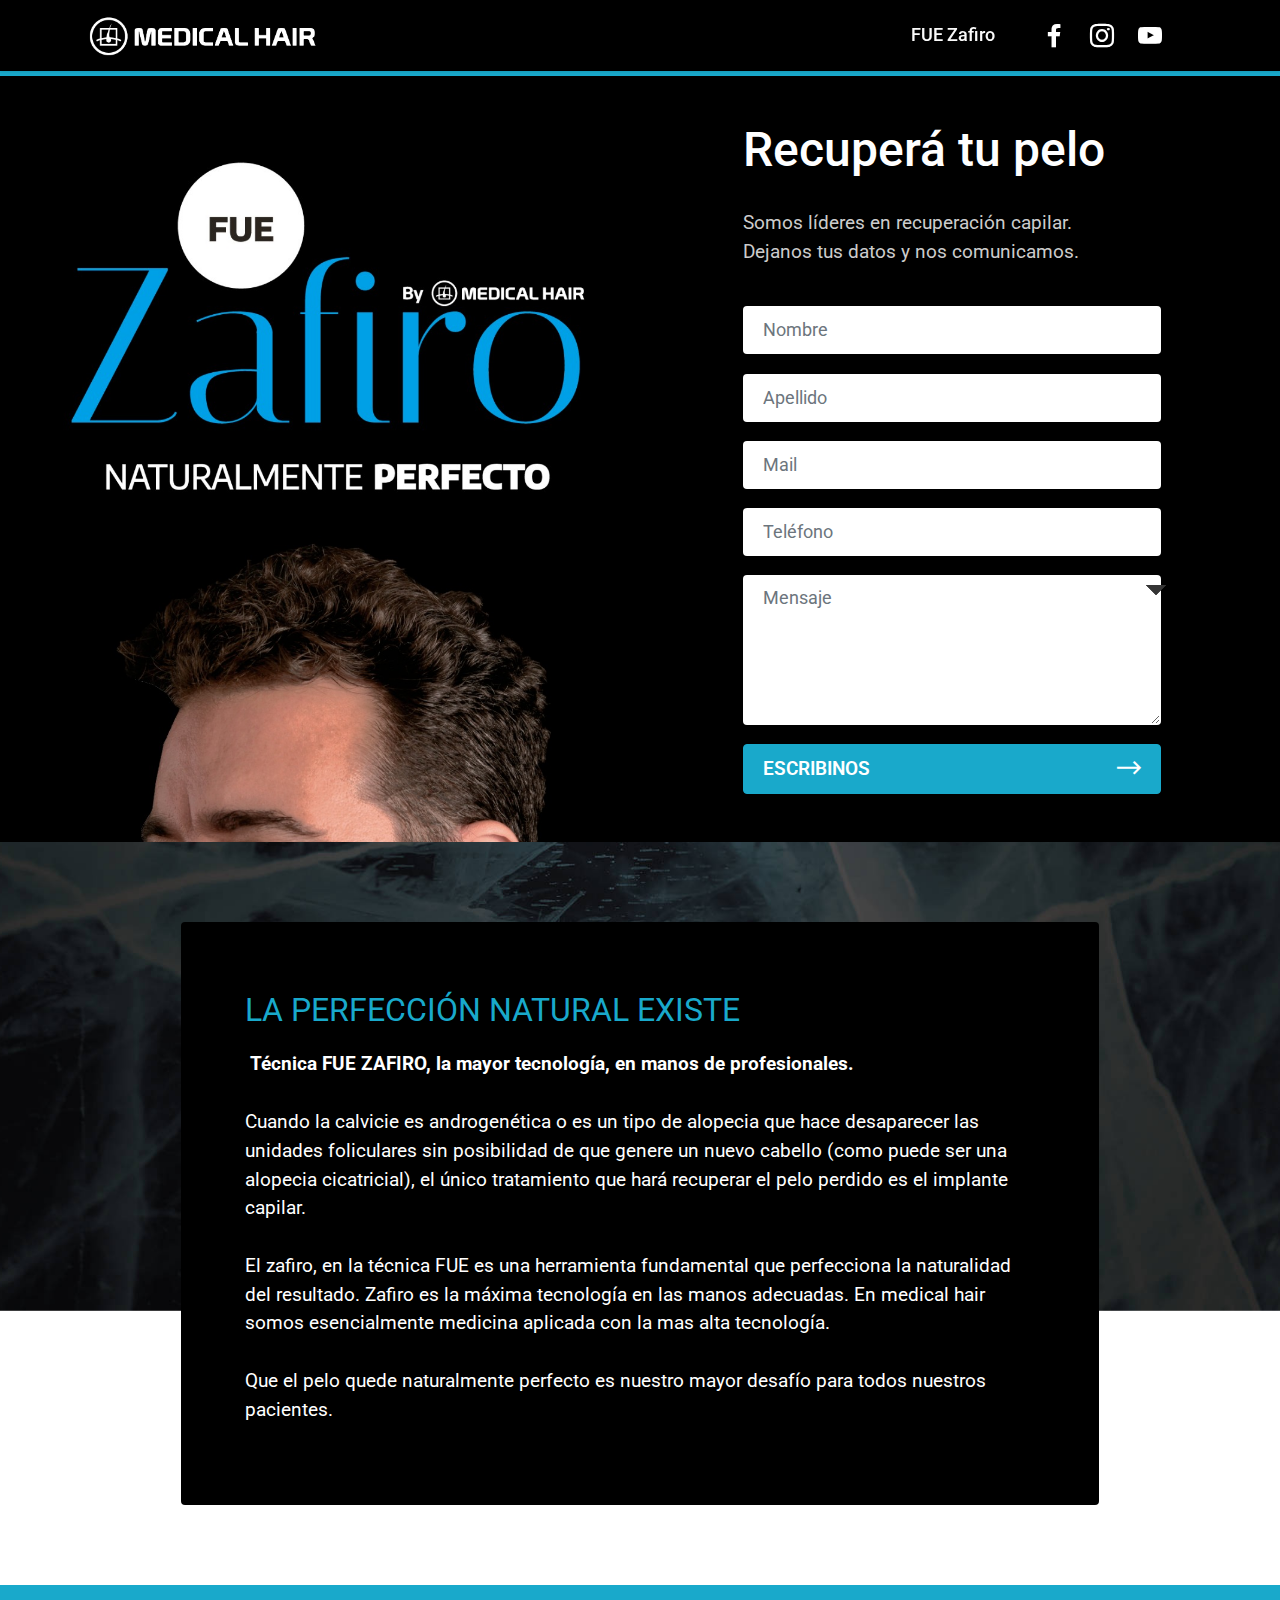
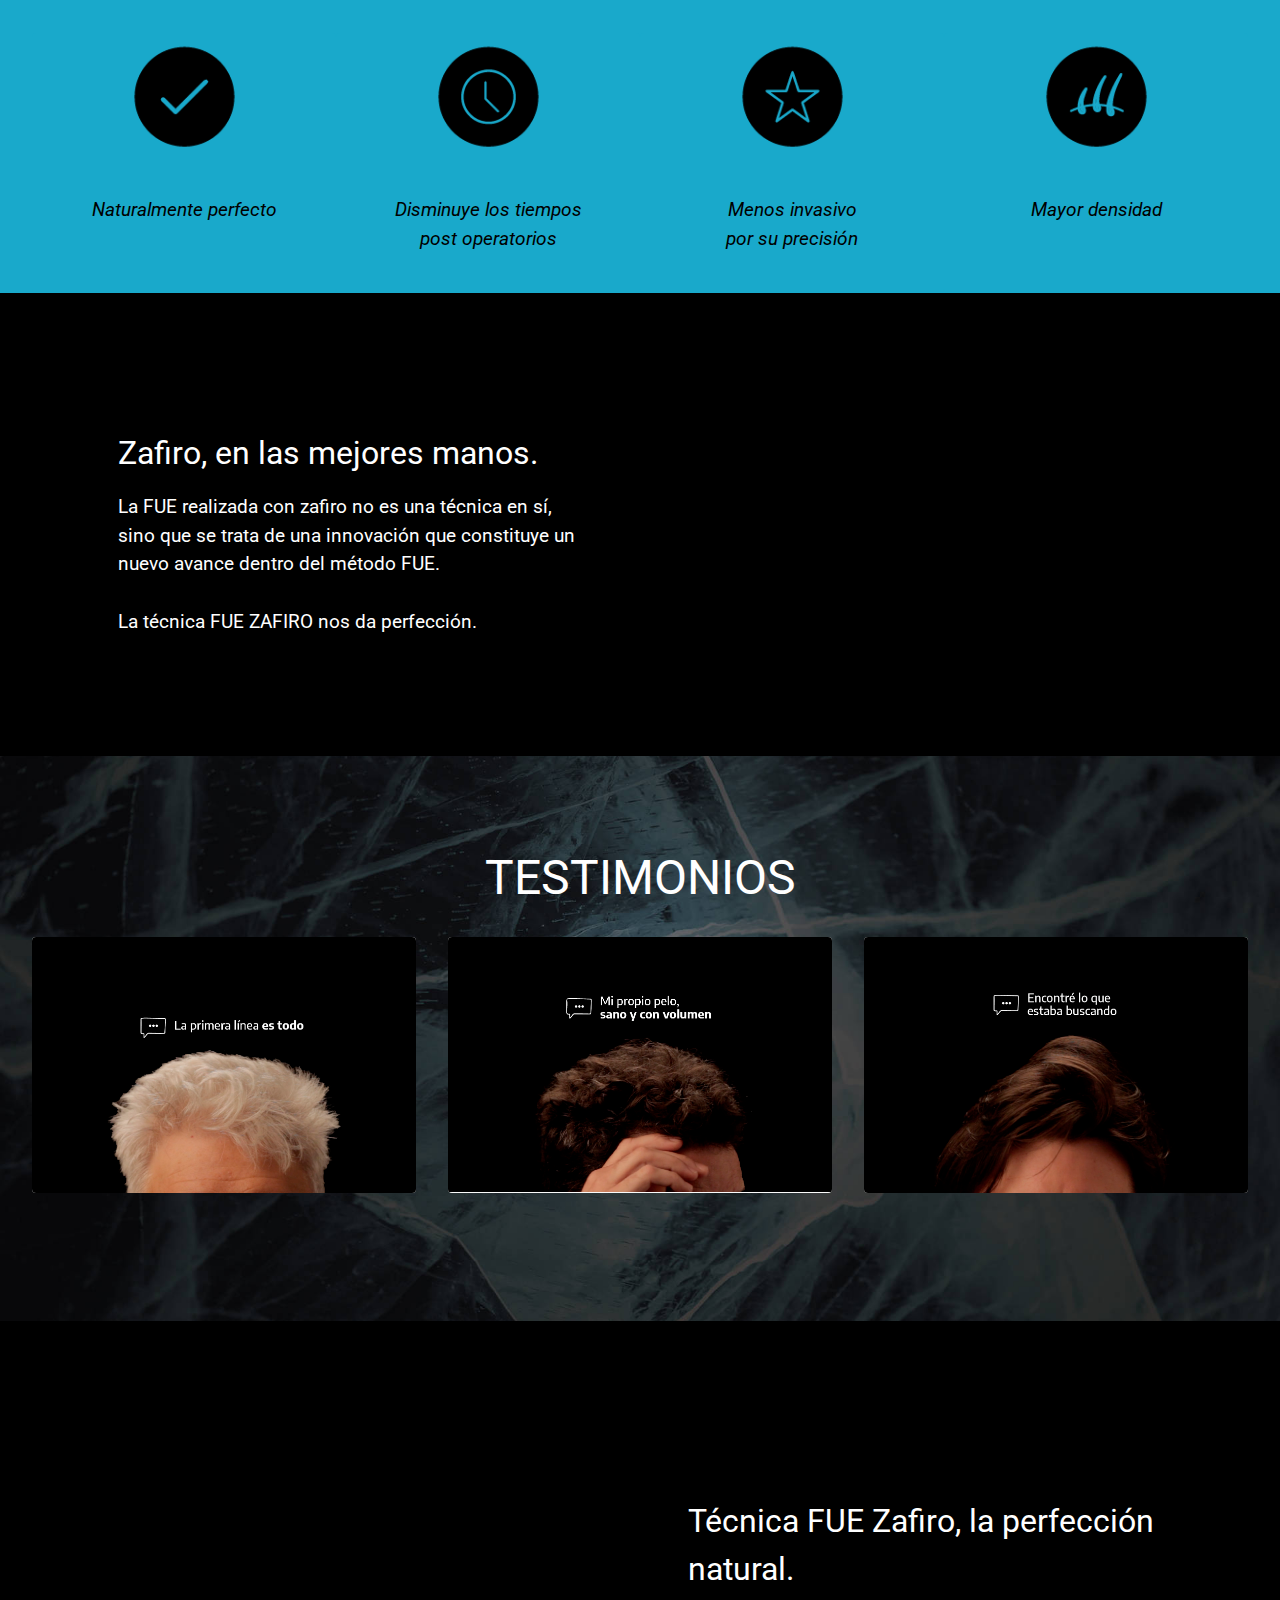
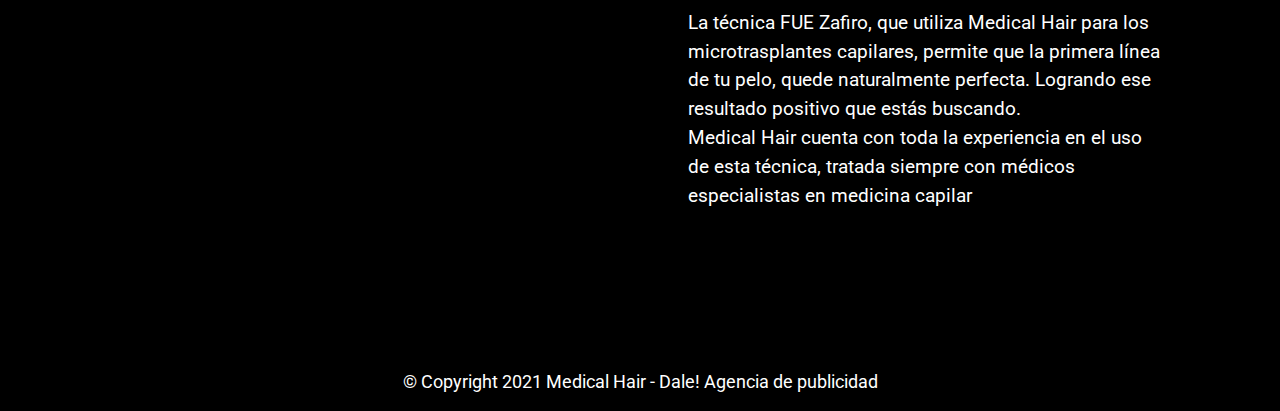
==== index.html @ d1bb566a "Sync" ====
<!DOCTYPE html>
<html  >
<head>

  <meta charset="UTF-8">
  <!--<meta http-equiv="X-UA-Compatible" content="IE=edge">-->
  <META HTTP-EQUIV="Content-type" CONTENT="text/html; charset=UTF-8">

	<script src="https://www.google.com/recaptcha/api.js"></script>

	<script>

 function timestamp() { var response = document.getElementById("g-recaptcha-response"); if (response == null || response.value.trim() == "") {var elems = JSON.parse(document.getElementsByName("captcha_settings")[0].value);elems["ts"] = JSON.stringify(new Date().getTime());document.getElementsByName("captcha_settings")[0].value = JSON.stringify(elems); } } setInterval(timestamp, 500); 

</script>
  <meta name="generator" content="Mobirise v5.3.5, mobirise.com">
  <meta name="viewport" content="width=device-width, initial-scale=1, minimum-scale=1">
  <link rel="shortcut icon" href="assets/images/favicon-blanco-03-127x127.png" type="image/x-icon">
  <meta name="description" content="El zafiro, en la técnica FUE es una herramienta fundamental que perfecciona la naturalidad del resultado. Zafiro es la máxima tecnología en las manos adecuadas. En medical hair somos esencialmente medicina aplicada con la mas alta tecnología.">
  
  
  <title>FUE Zafiro - Perfección natural - Medical Hair</title>
  <link rel="stylesheet" href="assets/web/assets/mobirise-icons2/mobirise2.css">
  <link rel="stylesheet" href="assets/tether/tether.min.css">
  <link rel="stylesheet" href="assets/bootstrap/css/bootstrap.min.css">
  <link rel="stylesheet" href="assets/bootstrap/css/bootstrap-grid.min.css">
  <link rel="stylesheet" href="assets/bootstrap/css/bootstrap-reboot.min.css">
  <link rel="stylesheet" href="assets/dropdown/css/style.css">
  <link rel="stylesheet" href="assets/formstyler/jquery.formstyler.css">
  <link rel="stylesheet" href="assets/formstyler/jquery.formstyler.theme.css">
  <link rel="stylesheet" href="assets/socicon/css/styles.css">
  <link rel="stylesheet" href="assets/theme/css/style.css">
  <link rel="stylesheet" href="assets/recaptcha.css">
  <link rel="preload" href="https://fonts.googleapis.com/css?family=Roboto:100,100i,300,300i,400,400i,500,500i,700,700i,900,900i&display=swap" as="style" onload="this.onload=null;this.rel='stylesheet'">
  <noscript><link rel="stylesheet" href="https://fonts.googleapis.com/css?family=Roboto:100,100i,300,300i,400,400i,500,500i,700,700i,900,900i&display=swap"></noscript>
  <link rel="preload" as="style" href="assets/mobirise/css/mbr-additional.css"><link rel="stylesheet" href="assets/mobirise/css/mbr-additional.css" type="text/css">
	  
	  
  
	<!-- Facebook Pixel Code -->
<script>
!function(f,b,e,v,n,t,s)
{if(f.fbq)return;n=f.fbq=function(){n.callMethod?
n.callMethod.apply(n,arguments):n.queue.push(arguments)};
if(!f._fbq)f._fbq=n;n.push=n;n.loaded=!0;n.version='2.0';
n.queue=[];t=b.createElement(e);t.async=!0;
t.src=v;s=b.getElementsByTagName(e)[0];
s.parentNode.insertBefore(t,s)}(window, document,'script',
'https://connect.facebook.net/en_US/fbevents.js');
fbq('init', '938507910423245');
fbq('track', 'PageView');
</script>
<noscript><img height="1" width="1" style="display:none"
src="https://www.facebook.com/tr?id=938507910423245&ev=PageView&noscript=1"
/></noscript>
<!-- End Facebook Pixel Code -->
	
	
  <!-- Google Tag Manager -->
<script>(function(w,d,s,l,i){w[l]=w[l]||[];w[l].push({'gtm.start':
new Date().getTime(),event:'gtm.js'});var f=d.getElementsByTagName(s)[0],
j=d.createElement(s),dl=l!='dataLayer'?'&l='+l:'';j.async=true;j.src=
'https://www.googletagmanager.com/gtm.js?id='+i+dl;f.parentNode.insertBefore(j,f);
})(window,document,'script','dataLayer','GTM-TM4K3V7');</script>
<!-- End Google Tag Manager -->
	  
	  <!-- Event snippet for VM-formulario completado conversion page -->
<script>
  gtag('event', 'conversion', {'send_to': 'AW-855336089/oiDjCJvKreMBEJnJ7ZcD'});
</script>


<!-- <script>
    $("form").each(function() {
        $(this).find(':input[type="submit"]').prop('disabled', true);
    });
    function correctCaptcha() {
        $("form").each(function() {
            $(this).find(':input[type="submit"]').prop('disabled', false);
        });
    }
    </script> -->  
	
  <script>



  function getParam(p) {

    var match = RegExp('[?&]' + p + '=([^&]*)').exec(window.location.search);

    return match && decodeURIComponent(match[1].replace(/\+/g, ' '));

  }



  function getExpiryRecord(value) {

    var expiryPeriod = 90 * 24 * 60 * 60 * 1000; // caducidad de 90 días, en milisegundos



    var expiryDate = new Date().getTime() + expiryPeriod;

    return {

      value: value,

      expiryDate: expiryDate

    };

  }



  function addGclid() {

    var gclidParam = getParam('gclid');

    var gclidFormFields = ['00N0V0000098SiG']; // aquí se especifican todas las formas posibles de ID de campo de formulario

    var gclidRecord = null;

    var currGclidFormField;



    var gclsrcParam = getParam('gclsrc');

    var isGclsrcValid = !gclsrcParam || gclsrcParam.indexOf('aw') !== -1;



    gclidFormFields.forEach(function (field) {

      if (document.getElementById(field)) {

        currGclidFormField = document.getElementById(field);

      }

    });



    if (gclidParam && isGclsrcValid) {

      gclidRecord = getExpiryRecord(gclidParam);

      localStorage.setItem('gclid', JSON.stringify(gclidRecord));

    }



    var gclid = gclidRecord || JSON.parse(localStorage.getItem('gclid'));

    var isGclidValid = gclid && new Date().getTime() < gclid.expiryDate;



    if (currGclidFormField && isGclidValid) {

      currGclidFormField.value = gclid.value;

    }

  }



  window.addEventListener('load', addGclid);



   </script>
  <!-- Meta Pixel Code -->
<script>
  !function(f,b,e,v,n,t,s)
  {if(f.fbq)return;n=f.fbq=function(){n.callMethod?
  n.callMethod.apply(n,arguments):n.queue.push(arguments)};
  if(!f._fbq)f._fbq=n;n.push=n;n.loaded=!0;n.version='2.0';
  n.queue=[];t=b.createElement(e);t.async=!0;
  t.src=v;s=b.getElementsByTagName(e)[0];
  s.parentNode.insertBefore(t,s)}(window, document,'script',
  'https://connect.facebook.net/en_US/fbevents.js');
  fbq('init', '480095607255746');
  fbq('track', 'PageView');
</script>
<noscript><img height="1" width="1" style="display:none"
  src="https://www.facebook.com/tr?id=480095607255746&ev=PageView&noscript=1"
/></noscript>
<!-- End Meta Pixel Code --><!-- Meta Pixel Code -->
<script>
  !function(f,b,e,v,n,t,s)
  {if(f.fbq)return;n=f.fbq=function(){n.callMethod?
  n.callMethod.apply(n,arguments):n.queue.push(arguments)};
  if(!f._fbq)f._fbq=n;n.push=n;n.loaded=!0;n.version='2.0';
  n.queue=[];t=b.createElement(e);t.async=!0;
  t.src=v;s=b.getElementsByTagName(e)[0];
  s.parentNode.insertBefore(t,s)}(window, document,'script',
  'https://connect.facebook.net/en_US/fbevents.js');
  fbq('init', '480095607255746');
  fbq('track', 'PageView');
</script>
<noscript><img height="1" width="1" style="display:none"
  src="https://www.facebook.com/tr?id=480095607255746&ev=PageView&noscript=1"
/></noscript>
<!-- End Meta Pixel Code -->
	  
	  <!-- Google Tag Manager - PULSAR  - NO TOCAR -->
<script>(function(w,d,s,l,i){w[l]=w[l]||[];w[l].push({'gtm.start':
new Date().getTime(),event:'gtm.js'});var f=d.getElementsByTagName(s)[0],
j=d.createElement(s),dl=l!='dataLayer'?'&l='+l:'';j.async=true;j.src=
'https://www.googletagmanager.com/gtm.js?id='+i+dl;f.parentNode.insertBefore(j,f);
})(window,document,'script','dataLayer','GTM-TZ2LNDM');</script>
<!-- End Google Tag Manager PULSAR   - NO TOCAR -->
 
</head>
<body>
	
	<!-- Global site tag (gtag.js) - Google Ads: 855336089 -->
<script async src="https://www.googletagmanager.com/gtag/js?id=AW-855336089"></script>
<script>
  window.dataLayer = window.dataLayer || [];
  function gtag(){dataLayer.push(arguments);}
  gtag('js', new Date());

  gtag('config', 'AW-855336089');
</script>
	
	<!-- Google Tag Manager (noscript) -->
<noscript><iframe src="https://www.googletagmanager.com/ns.html?id=GTM-TM4K3V7"
height="0" width="0" style="display:none;visibility:hidden"></iframe></noscript>
<!-- End Google Tag Manager (noscript) -->
  
  <section class="menu menu3 cid-sQt6Enl8WS" once="menu" id="menu3-2">
    
    <nav class="navbar navbar-dropdown navbar-fixed-top navbar-expand-lg">
        <div class="container">
            <div class="navbar-brand">
                <span class="navbar-logo">
                    <a href="http://www.medicalhair.com.ar">
                        <img src="assets/images/logomedicalhairblanco-1.png" alt="Mobirise" style="height: 3rem;">
                    </a>
                </span>
                
            </div>
            <button class="navbar-toggler" type="button" data-toggle="collapse" data-target="#navbarSupportedContent" aria-controls="navbarNavAltMarkup" aria-expanded="false" aria-label="Toggle navigation">
                <div class="hamburger">
                    <span></span>
                    <span></span>
                    <span></span>
                    <span></span>
                </div>
            </button>
            <div class="collapse navbar-collapse" id="navbarSupportedContent">
                <ul class="navbar-nav nav-dropdown nav-right" data-app-modern-menu="true"><li class="nav-item"><a class="nav-link link text-white text-primary display-4" href="index.html#content15-7">FUE Zafiro</a>
                    </li></ul>
                <div class="icons-menu">
                    <a class="iconfont-wrapper" href="https://www.facebook.com/medicalhair" target="_blank">
                        <span class="p-2 mbr-iconfont socicon-facebook socicon"></span>
                    </a>
                    <a class="iconfont-wrapper" href="http://instagram.com/medicalhairargentina" target="_blank">
                        <span class="p-2 mbr-iconfont socicon-instagram socicon"></span>
                    </a>
                    <a class="iconfont-wrapper" href="https://www.youtube.com/user/MedicalHair2006" target="_blank">
                        <span class="p-2 mbr-iconfont socicon-youtube socicon"></span>
                    </a>
                    
                </div>
                
            </div>
        </div>
    </nav>
</section>

<section class="content4 cid-sQtmPduK1J" id="content4-g">
    
    
    <div class="container">
        <div class="row justify-content-center">
            <div class="title col-md-12 col-lg-10">
                
                
                
            </div>
        </div>
    </div>
</section>
<section class="extForm cid-sQte1OQQjp" id="extForm15-5">        
    <div class="container-fluid">
        <div class="row">
            <div class="col-lg-6 mx-auto py-5 mbr-form order-2" data-form-type="formoid">
                <h2 class="mbr-section-title align-left pb-4 mbr-semibold mbr-white mbr-fonts-style display-2">Recuperá tu pelo</h2>
                <p class="mbr-text mbr-black align-left pb-4 mbr-regular mbr-light mbr-fonts-style display-7">Somos líderes en recuperación capilar.<br>Dejanos tus datos y nos comunicamos.</p>

                <!---Formbuilder Form--->
				<form action="https://webto.salesforce.com/servlet/servlet.WebToLead?encoding=UTF-8" class="mbr-form form-with-styler"  method="POST">

                <div class="form-row">
								<input type=hidden name='captcha_settings' value='{"keyname":"MedicalHair","fallback":"true","orgId":"00Dd0000000bbpz","ts":""}'>
				<input type=hidden name="oid" value="00Dd0000000bbpz">
				<input type=hidden name="retURL" value="https://www.medicalhair.com.ar/landingzafiro/gracias.html">
				</div>
                    <div class="dragArea form-row">
                        <div class="col-lg-12 form-group" data-for="first-name">
							 <input type="text" id="first_name"  name="first_name" placeholder="Nombre" data-form-field="first-name" class="form-control display-7" value="">
                        </div>
                        <div class="col-lg-12 form-group" data-for="last-name">
                            <input type="text" name="last_name" placeholder="Apellido" data-form-field="last-name" class="form-control display-7" value="" id="last_name">
                        </div>
                        
                        <div data-for="email" class="col-lg-12 form-group" style="">
                            <input type="email" name="email" placeholder="Mail" data-form-field="email" class="form-control display-7" value="" id="email">
                        </div>
                        <div data-for="phone" class="col-lg-12 form-group">
                            <input type="tel" name="mobile" placeholder="Teléfono" data-form-field="phone" class="form-control display-7" pattern="*" value="" id="mobile">
                        </div>
                        <div data-for="message" class="col-lg-12 form-group">
                            <textarea name="00Nd00000045x6i" placeholder="Mensaje" data-form-field="message" class="form-control display-7" value="" id="00Nd00000045x6i"></textarea>
                        </div>
						
					
						<!-- ADS Tag en Value -->						
						<input type=hidden id="00N0V0000098SiG" maxlength="255" name="00N0V0000098SiG" size="20" type="text" value="" /><br>
						<input type=hidden id="country" maxlength="40" name="country" size="20" type="text" value="Argentina"/><br>

						<select style="visibility:hidden !important;" id="Campaign_ID" value="7018X000001lf9b" name="Campaign_ID">
						<!-- <option style="visibility:hidden;" value="7018X000001lf9b">Zafiro 2022 Marzo</option> -->
						<!-- <option style="visibility:hidden;" value="7018X000001lf9c">Zafiro 2022 Abril</option> -->
						<!-- <option style="visibility:hidden;" value="7018X000001lf9g">Zafiro 2022 Mayo</option> -->
						<!-- <option style="visibility:hidden;" value="7018X000001lf9q">Zafiro 2022 Julio</option> -->
						<!-- <option style="visibility:hidden;" value="7018X000001lf9v">Zafiro 2022 Agosto</option> -->
						<!-- <option style="visibility:hidden;" value="7018X000001lfA0">Zafiro 2022 Septiembre</option> -->
						<!-- <option style="visibility:hidden;" value="7018X000001lfA1">Zafiro 2022 Octubre</option> -->
						<!-- <option style="visibility:hidden;" value="7018X000001lf9w">Zafiro 2022 noviembre</option> -->
						<!-- <option style="visibility:hidden;" value="7018X000001lfA2">Zafiro 2022 Diciembre</option> -->
						<!-- <option style="visibility:hidden;" value="7018X000001lf9l">Zafiro 2022 Junio</option> -->
						<!-- <option style="visibility:hidden;" value="7018X000001lf9W">Zafiro 2022 Enero</option> -->
						<!-- <option style="visibility:hidden;" 	value="7018X000001lf9X">Zafiro 2022 Febrero</option> -->
						</select><br>



						<select style="visibility:hidden;" id="00Nd0000008Esp2" name="00Nd0000008Esp2" value="Web" title="¿Cómo nos conoció?">
						</select>

						<select  style="visibility:hidden;" id="00Nd0000008EspC" name="00Nd0000008EspC" value="Landing Zafiro" title="Tipo de Origen">
						</select>

						<div class="g-recaptcha" data-sitekey="6LdsD9oUAAAAAAZPG8_B69rixLuYCPHbt5rtG6ff"></div><br>
                        <div class="col-lg-12 mbr-section-btn"><button type="submit" name="submit" class="btn btn-form btn-primary display-7"><span class="mobi-mbri mobi-mbri-right mbr-iconfont mbr-iconfont-btn"></span>ESCRIBINOS</button></div>
                    </div>
                </form>
                <!---Formbuilder Form--->
            </div>

            <div class="col-lg-6 img-col">
                <img src="assets/images/captura-de-pantalla-2021-12-02-a-las-17.47.43-582x671.png" alt="Mobirise">
            </div>
        </div>

    </div>
</section>

<section class="content15 cid-sQthPRX0WZ mbr-parallax-background" id="content15-7">

    

    
    <div class="container">
        <div class="row justify-content-center">
            <div class="card col-md-12 col-lg-10">
                <div class="card-wrapper">
                    <div class="card-box align-left">
                        <h4 class="card-title mbr-fonts-style mbr-white mb-3 display-5">
                            LA PERFECCIÓN NATURAL EXISTE</h4>
                        <p class="mbr-text mbr-fonts-style display-7"><strong>&nbsp;Técnica FUE ZAFIRO, la mayor tecnología, en manos de profesionales.<br></strong><br>Cuando la calvicie es androgenética o es un tipo de alopecia que hace desaparecer las unidades foliculares sin posibilidad de que genere un nuevo cabello (como puede ser una alopecia cicatricial), el único tratamiento que hará recuperar el pelo perdido es el implante capilar.<br><br>El zafiro, en la técnica FUE es una herramienta fundamental  que perfecciona la naturalidad del resultado. Zafiro es la máxima tecnología en las manos adecuadas. En medical hair somos esencialmente medicina aplicada con la mas alta tecnología.<br><br>Que el pelo quede naturalmente perfecto es nuestro mayor desafío para todos nuestros pacientes.</p>
                        
                    </div>
                </div>
            </div>
        </div>
    </div>
</section>

<section class="gallery3 cid-sQxpgGqtpi" id="gallery3-j">
    
    
    <div class="container-fluid">
        
        <div class="row mt-4">
            <div class="item features-image сol-12 col-md-6 col-lg-3">
                <div class="item-wrapper">
                    <div class="item-img">
                        <img src="assets/images/iconosc-7-318x133.png" alt="">
                    </div>
                    <div class="item-content">
                        
                        <h6 class="item-subtitle mbr-fonts-style mt-1 display-7">
                            <em>Naturalmente perfecto</em></h6>
                        
                    </div>
                    
                </div>
            </div>
            <div class="item features-image сol-12 col-md-6 col-lg-3">
                <div class="item-wrapper">
                    <div class="item-img">
                        <img src="assets/images/iconosc-8-318x133.png" alt="">
                    </div>
                    <div class="item-content">
                        
                        <h6 class="item-subtitle mbr-fonts-style mt-1 display-7">
                            <em>Disminuye los tiempos </em><br><em>post operatorios</em></h6>
                        
                    </div>
                    
                </div>
            </div>
            <div class="item features-image сol-12 col-md-6 col-lg-3">
                <div class="item-wrapper">
                    <div class="item-img">
                        <img src="assets/images/iconosc-9-318x133.png" alt="">
                    </div>
                    <div class="item-content">
                        
                        <h6 class="item-subtitle mbr-fonts-style mt-1 display-7">
                            <em>Menos invasivo </em><br><em>p</em><em>or su precisión</em></h6>
                        
                    </div>
                    
                </div>
            </div>
            <div class="item features-image сol-12 col-md-6 col-lg-3">
                <div class="item-wrapper">
                    <div class="item-img">
                        <img src="assets/images/iconosc-10-318x133.png" alt="" title="">
                    </div>
                    <div class="item-content">
                        
                        <h6 class="item-subtitle mbr-fonts-style mt-1 display-7">
                            <em>Mayor densidad</em></h6>
                        
                    </div>
                    
                </div>
            </div>
        </div>
    </div>
</section>

<section class="video5 cid-sQtjrTQkVw" id="video5-9">
    
    
    <div class="container">
        <div class="title-wrapper mb-5">
            
        </div>
        <div class="row align-items-center">
            <div class="col-12 col-lg-6 video-block">
                <div class="video-wrapper"><iframe class="mbr-embedded-video" src="https://www.youtube.com/embed/firZmNP9sto"
					rel=0&amp;amp;showinfo=0&amp;autoplay=0&amp;loop=0" width="1280" height="720" frameborder="0" allowfullscreen></iframe></div>
                
            </div>
            <div class="col-12 col-lg">
                <div class="text-wrapper">
                    <h3 class="mbr-section-subtitle mbr-fonts-style mb-3 display-5">
                        Zafiro, en las mejores manos.</h3>
                    <p class="mbr-text mbr-fonts-style display-7">
                        La FUE realizada con zafiro no es una técnica en sí, sino que se trata de una innovación que constituye un nuevo avance dentro del método FUE.<br><br>La técnica FUE ZAFIRO nos da perfección.<br></p>
                </div>
            </div>
        </div>
    </div>
</section>

<section class="gallery3 cid-sQxAOkU5Y0" id="gallery3-o">
    
    
    <div class="container-fluid">
        <div class="mbr-section-head">
            <h4 class="mbr-section-title mbr-fonts-style align-center mb-0 display-2">TESTIMONIOS</h4>
            
        </div>
        <div class="row mt-4">
            <div class="item features-image сol-12 col-md-6 col-lg-4">
                <div class="item-wrapper">
                    <div class="item-img">
                        <a href="https://youtu.be/iOrQplMqV64"><img src="assets/images/1633-convertido-3-434x289.jpg" alt=""></a>
                    </div>
                    
                    
                </div>
            </div>
            <div class="item features-image сol-12 col-md-6 col-lg-4">
                <div class="item-wrapper">
                    <div class="item-img">
                        <a href="https://youtu.be/onQetuOZHic"><img src="assets/images/1633-convertido-2-529x352.jpg" alt=""></a>
                    </div>
                    
                    
                </div>
            </div>
            <div class="item features-image сol-12 col-md-6 col-lg-4">
                <div class="item-wrapper">
                    <div class="item-img">
                        <a href="https://youtu.be/2v7UE5mV5ac"><img src="assets/images/1633-convertido-4-434x289.jpg" alt=""></a>
                    </div>
                    
                    
                </div>
            </div>
            
        </div>
    </div>
</section>

<section class="video4 cid-sQwZJS7LXP" id="video4-h">
    
    
    <div class="container">
        <div class="title-wrapper mb-5">
            
        </div>
        <div class="row align-items-center">
            <div class="col-12 col-lg-6 video-block">
                <div class="video-wrapper"><iframe class="mbr-embedded-video" src="https://www.youtube.com/embed/MhqF-PJrMh8"
					rel=0&amp;amp;showinfo=0&amp;autoplay=0&amp;loop=0" width="1280" height="720" frameborder="0" allowfullscreen></iframe></div>
                
            </div>
            <div class="col-12 col-lg">
                <div class="text-wrapper">
                    <h5 class="mbr-section-subtitle mbr-fonts-style mb-3 display-5">
                        Técnica FUE Zafiro, la perfección natural.</h5>
                    <p class="mbr-text mbr-fonts-style display-7">
                       La técnica FUE Zafiro, que utiliza Medical Hair para los microtrasplantes capilares,  permite que la primera línea de tu pelo, quede naturalmente perfecta. Logrando ese resultado positivo que estás buscando.<br>

Medical Hair cuenta con toda la experiencia en el uso de esta técnica, tratada siempre con médicos especialistas en medicina capilar</p>
                </div>
            </div>
        </div>
    </div>
</section>

<section class="footer7 cid-sQtmrgsL4G" once="footers" id="footer7-f">

    

    

    <div class="container">
        <div class="media-container-row align-center mbr-white">
            <div class="col-12">
                <p class="mbr-text mb-0 mbr-fonts-style display-4">
                    © Copyright 2021 Medical Hair - Dale! Agencia de publicidad</p>
            </div>
        </div>
    </div>
</section><section style="display: none !important; background-color: #fff; font-family: -apple-system, BlinkMacSystemFont, 'Segoe UI', 'Roboto', 'Helvetica Neue', Arial, sans-serif; color:#aaa; font-size:12px; padding: 0; align-items: center; display: flex;"><a href="https://mobirise.site/b" style="flex: 1 1; height: 3rem; padding-left: 1rem;"></a><p style="flex: 0 0 auto; margin:0; padding-right:1rem;">The <a href="https://mobirise.site/e" style="color:#aaa;">page</a> was started with Mobirise</p></section><script src="assets/web/assets/jquery/jquery.min.js"></script>  <script src="assets/popper/popper.min.js"></script>  <script src="assets/tether/tether.min.js"></script>  <script src="assets/bootstrap/js/bootstrap.min.js"></script>  <script src="assets/smoothscroll/smooth-scroll.js"></script>  <script src="assets/dropdown/js/nav-dropdown.js"></script>  <script src="assets/dropdown/js/navbar-dropdown.js"></script>  <script src="assets/touchswipe/jquery.touch-swipe.min.js"></script>  <script src="assets/formstyler/jquery.formstyler.js"></script>  <script src="assets/formstyler/jquery.formstyler.min.js"></script>  <script src="assets/parallax/jarallax.min.js"></script>  <script src="assets/playervimeo/vimeo_player.js"></script>  <script src="assets/theme/js/script.js"></script>  <script src="assets/formoid.min.js"></script>  
  
  
</body>
</html>
---- assets/web/assets/mobirise-icons2/mobirise2.css ----
@font-face {
  font-family: 'Moririse2';
  font-display: swap;
  src:  url('mobirise2.eot?f2bix4');
  src:  url('mobirise2.eot?f2bix4#iefix') format('embedded-opentype'),
    url('mobirise2.ttf?f2bix4') format('truetype'),
    url('mobirise2.woff?f2bix4') format('woff'),
    url('mobirise2.svg?f2bix4#mobirise2') format('svg');
  font-weight: normal;
  font-style: normal;
}

[class^="mobi-"], [class*=" mobi-"] {
  /* use !important to prevent issues with browser extensions that change fonts */
  font-family: 'Moririse2' !important;
  speak: none;
  font-style: normal;
  font-weight: normal;
  font-variant: normal;
  text-transform: none;
  line-height: 1;

  /* Better Font Rendering =========== */
  -webkit-font-smoothing: antialiased;
  -moz-osx-font-smoothing: grayscale;
}

.mobi-mbri-add-submenu:before {
  content: "\e900";
}
.mobi-mbri-alert:before {
  content: "\e901";
}
.mobi-mbri-align-center:before {
  content: "\e902";
}
.mobi-mbri-align-justify:before {
  content: "\e903";
}
.mobi-mbri-align-left:before {
  content: "\e904";
}
.mobi-mbri-align-right:before {
  content: "\e905";
}
.mobi-mbri-android:before {
  content: "\e906";
}
.mobi-mbri-apple:before {
  content: "\e907";
}
.mobi-mbri-arrow-down:before {
  content: "\e908";
}
.mobi-mbri-arrow-next:before {
  content: "\e909";
}
.mobi-mbri-arrow-prev:before {
  content: "\e90a";
}
.mobi-mbri-arrow-up:before {
  content: "\e90b";
}
.mobi-mbri-bold:before {
  content: "\e90c";
}
.mobi-mbri-bookmark:before {
  content: "\e90d";
}
.mobi-mbri-bootstrap:before {
  content: "\e90e";
}
.mobi-mbri-briefcase:before {
  content: "\e90f";
}
.mobi-mbri-browse:before {
  content: "\e910";
}
.mobi-mbri-bulleted-list:before {
  content: "\e911";
}
.mobi-mbri-calendar:before {
  content: "\e912";
}
.mobi-mbri-camera:before {
  content: "\e913";
}
.mobi-mbri-cart-add:before {
  content: "\e914";
}
.mobi-mbri-cart-full:before {
  content: "\e915";
}
.mobi-mbri-cash:before {
  content: "\e916";
}
.mobi-mbri-change-style:before {
  content: "\e917";
}
.mobi-mbri-chat:before {
  content: "\e918";
}
.mobi-mbri-clock:before {
  content: "\e919";
}
.mobi-mbri-close:before {
  content: "\e91a";
}
.mobi-mbri-cloud:before {
  content: "\e91b";
}
.mobi-mbri-code:before {
  content: "\e91c";
}
.mobi-mbri-contact-form:before {
  content: "\e91d";
}
.mobi-mbri-credit-card:before {
  content: "\e91e";
}
.mobi-mbri-cursor-click:before {
  content: "\e91f";
}
.mobi-mbri-cust-feedback:before {
  content: "\e920";
}
.mobi-mbri-database:before {
  content: "\e921";
}
.mobi-mbri-delivery:before {
  content: "\e922";
}
.mobi-mbri-desktop:before {
  content: "\e923";
}
.mobi-mbri-devices:before {
  content: "\e924";
}
.mobi-mbri-down:before {
  content: "\e925";
}
.mobi-mbri-download-2:before {
  content: "\e926";
}
.mobi-mbri-download:before {
  content: "\e927";
}
.mobi-mbri-drag-n-drop-2:before {
  content: "\e928";
}
.mobi-mbri-drag-n-drop:before {
  content: "\e929";
}
.mobi-mbri-edit-2:before {
  content: "\e92a";
}
.mobi-mbri-edit:before {
  content: "\e92b";
}
.mobi-mbri-error:before {
  content: "\e92c";
}
.mobi-mbri-extension:before {
  content: "\e92d";
}
.mobi-mbri-features:before {
  content: "\e92e";
}
.mobi-mbri-file:before {
  content: "\e92f";
}
.mobi-mbri-flag:before {
  content: "\e930";
}
.mobi-mbri-folder:before {
  content: "\e931";
}
.mobi-mbri-gift:before {
  content: "\e932";
}
.mobi-mbri-github:before {
  content: "\e933";
}
.mobi-mbri-globe-2:before {
  content: "\e934";
}
.mobi-mbri-globe:before {
  content: "\e935";
}
.mobi-mbri-growing-chart:before {
  content: "\e936";
}
.mobi-mbri-hearth:before {
  content: "\e937";
}
.mobi-mbri-help:before {
  content: "\e938";
}
.mobi-mbri-home:before {
  content: "\e939";
}
.mobi-mbri-hot-cup:before {
  content: "\e93a";
}
.mobi-mbri-idea:before {
  content: "\e93b";
}
.mobi-mbri-image-gallery:before {
  content: "\e93c";
}
.mobi-mbri-image-slider:before {
  content: "\e93d";
}
.mobi-mbri-info:before {
  content: "\e93e";
}
.mobi-mbri-italic:before {
  content: "\e93f";
}
.mobi-mbri-key:before {
  content: "\e940";
}
.mobi-mbri-laptop:before {
  content: "\e941";
}
.mobi-mbri-layers:before {
  content: "\e942";
}
.mobi-mbri-left-right:before {
  content: "\e943";
}
.mobi-mbri-left:before {
  content: "\e944";
}
.mobi-mbri-letter:before {
  content: "\e945";
}
.mobi-mbri-like:before {
  content: "\e946";
}
.mobi-mbri-link:before {
  content: "\e947";
}
.mobi-mbri-lock:before {
  content: "\e948";
}
.mobi-mbri-login:before {
  content: "\e949";
}
.mobi-mbri-logout:before {
  content: "\e94a";
}
.mobi-mbri-magic-stick:before {
  content: "\e94b";
}
.mobi-mbri-map-pin:before {
  content: "\e94c";
}
.mobi-mbri-menu:before {
  content: "\e94d";
}
.mobi-mbri-mobile-2:before {
  content: "\e94e";
}
.mobi-mbri-mobile-horizontal:before {
  content: "\e94f";
}
.mobi-mbri-mobile:before {
  content: "\e950";
}
.mobi-mbri-mobirise:before {
  content: "\e951";
}
.mobi-mbri-more-horizontal:before {
  content: "\e952";
}
.mobi-mbri-more-vertical:before {
  content: "\e953";
}
.mobi-mbri-music:before {
  content: "\e954";
}
.mobi-mbri-new-file:before {
  content: "\e955";
}
.mobi-mbri-numbered-list:before {
  content: "\e956";
}
.mobi-mbri-opened-folder:before {
  content: "\e957";
}
.mobi-mbri-pages:before {
  content: "\e958";
}
.mobi-mbri-paper-plane:before {
  content: "\e959";
}
.mobi-mbri-paperclip:before {
  content: "\e95a";
}
.mobi-mbri-phone:before {
  content: "\e95b";
}
.mobi-mbri-photo:before {
  content: "\e95c";
}
.mobi-mbri-photos:before {
  content: "\e95d";
}
.mobi-mbri-pin:before {
  content: "\e95e";
}
.mobi-mbri-play:before {
  content: "\e95f";
}
.mobi-mbri-plus:before {
  content: "\e960";
}
.mobi-mbri-preview:before {
  content: "\e961";
}
.mobi-mbri-print:before {
  content: "\e962";
}
.mobi-mbri-protect:before {
  content: "\e963";
}
.mobi-mbri-question:before {
  content: "\e964";
}
.mobi-mbri-quote-left:before {
  content: "\e965";
}
.mobi-mbri-quote-right:before {
  content: "\e966";
}
.mobi-mbri-redo:before {
  content: "\e967";
}
.mobi-mbri-refresh:before {
  content: "\e968";
}
.mobi-mbri-responsive-2:before {
  content: "\e969";
}
.mobi-mbri-responsive:before {
  content: "\e96a";
}
.mobi-mbri-right:before {
  content: "\e96b";
}
.mobi-mbri-rocket:before {
  content: "\e96c";
}
.mobi-mbri-sad-face:before {
  content: "\e96d";
}
.mobi-mbri-sale:before {
  content: "\e96e";
}
.mobi-mbri-save:before {
  content: "\e96f";
}
.mobi-mbri-search:before {
  content: "\e970";
}
.mobi-mbri-setting-2:before {
  content: "\e971";
}
.mobi-mbri-setting-3:before {
  content: "\e972";
}
.mobi-mbri-setting:before {
  content: "\e973";
}
.mobi-mbri-share:before {
  content: "\e974";
}
.mobi-mbri-shopping-bag:before {
  content: "\e975";
}
.mobi-mbri-shopping-basket:before {
  content: "\e976";
}
.mobi-mbri-shopping-cart:before {
  content: "\e977";
}
.mobi-mbri-sites:before {
  content: "\e978";
}
.mobi-mbri-smile-face:before {
  content: "\e979";
}
.mobi-mbri-speed:before {
  content: "\e97a";
}
.mobi-mbri-star:before {
  content: "\e97b";
}
.mobi-mbri-success:before {
  content: "\e97c";
}
.mobi-mbri-sun:before {
  content: "\e97d";
}
.mobi-mbri-sun2:before {
  content: "\e97e";
}
.mobi-mbri-tablet-vertical:before {
  content: "\e97f";
}
.mobi-mbri-tablet:before {
  content: "\e980";
}
.mobi-mbri-target:before {
  content: "\e981";
}
.mobi-mbri-timer:before {
  content: "\e982";
}
.mobi-mbri-to-ftp:before {
  content: "\e983";
}
.mobi-mbri-to-local-drive:before {
  content: "\e984";
}
.mobi-mbri-touch-swipe:before {
  content: "\e985";
}
.mobi-mbri-touch:before {
  content: "\e986";
}
.mobi-mbri-trash:before {
  content: "\e987";
}
.mobi-mbri-underline:before {
  content: "\e988";
}
.mobi-mbri-undo:before {
  content: "\e989";
}
.mobi-mbri-unlink:before {
  content: "\e98a";
}
.mobi-mbri-unlock:before {
  content: "\e98b";
}
.mobi-mbri-up-down:before {
  content: "\e98c";
}
.mobi-mbri-up:before {
  content: "\e98d";
}
.mobi-mbri-update:before {
  content: "\e98e";
}
.mobi-mbri-upload-2:before {
  content: "\e98f";
}
.mobi-mbri-upload:before {
  content: "\e990";
}
.mobi-mbri-user-2:before {
  content: "\e991";
}
.mobi-mbri-user:before {
  content: "\e992";
}
.mobi-mbri-users:before {
  content: "\e993";
}
.mobi-mbri-video-play:before {
  content: "\e994";
}
.mobi-mbri-video:before {
  content: "\e995";
}
.mobi-mbri-watch:before {
  content: "\e996";
}
.mobi-mbri-website-theme-2:before {
  content: "\e997";
}
.mobi-mbri-website-theme:before {
  content: "\e998";
}
.mobi-mbri-wifi:before {
  content: "\e999";
}
.mobi-mbri-windows:before {
  content: "\e99a";
}
.mobi-mbri-zoom-in:before {
  content: "\e99b";
}
.mobi-mbri-zoom-out:before {
  content: "\e99c";
}
---- assets/dropdown/css/style.css ----
.navbar-dropdown {
  left: 0;
  padding: 0;
  position: absolute;
  right: 0;
  top: 0;
  transition: all 0.45s ease;
  z-index: 1030;
  background: #282828; }
  .navbar-dropdown .navbar-logo {
    margin-right: 0.8rem;
    transition: margin 0.3s ease-in-out;
    vertical-align: middle; }
    .navbar-dropdown .navbar-logo img {
      height: 3.125rem;
      transition: all 0.3s ease-in-out; }
    .navbar-dropdown .navbar-logo.mbr-iconfont {
      font-size: 3.125rem;
      line-height: 3.125rem; }
  .navbar-dropdown .navbar-caption {
    font-weight: 700;
    white-space: normal;
    vertical-align: -4px;
    line-height: 3.125rem !important; }
    .navbar-dropdown .navbar-caption, .navbar-dropdown .navbar-caption:hover {
      color: inherit;
      text-decoration: none; }
  .navbar-dropdown .mbr-iconfont + .navbar-caption {
    vertical-align: -1px; }
  .navbar-dropdown.navbar-fixed-top {
    position: fixed; }
  .navbar-dropdown .navbar-brand span {
    vertical-align: -4px; }
  .navbar-dropdown.bg-color.transparent {
    background: none; }
  .navbar-dropdown.navbar-short .navbar-brand {
    padding: 0.625rem 0; }
    .navbar-dropdown.navbar-short .navbar-brand span {
      vertical-align: -1px; }
  .navbar-dropdown.navbar-short .navbar-caption {
    line-height: 2.375rem !important;
    vertical-align: -2px; }
  .navbar-dropdown.navbar-short .navbar-logo {
    margin-right: 0.5rem; }
    .navbar-dropdown.navbar-short .navbar-logo img {
      height: 2.375rem; }
    .navbar-dropdown.navbar-short .navbar-logo.mbr-iconfont {
      font-size: 2.375rem;
      line-height: 2.375rem; }
  .navbar-dropdown.navbar-short .mbr-table-cell {
    height: 3.625rem; }
  .navbar-dropdown .navbar-close {
    left: 0.6875rem;
    position: fixed;
    top: 0.75rem;
    z-index: 1000; }
  .navbar-dropdown .hamburger-icon {
    content: "";
    display: inline-block;
    vertical-align: middle;
    width: 16px;
    -webkit-box-shadow: 0 -6px 0 1px #282828,0 0 0 1px #282828,0 6px 0 1px #282828;
    -moz-box-shadow: 0 -6px 0 1px #282828,0 0 0 1px #282828,0 6px 0 1px #282828;
    box-shadow: 0 -6px 0 1px #282828,0 0 0 1px #282828,0 6px 0 1px #282828; }

.dropdown-menu .dropdown-toggle[data-toggle="dropdown-submenu"]::after {
  border-bottom: 0.35em solid transparent;
  border-left: 0.35em solid;
  border-right: 0;
  border-top: 0.35em solid transparent;
  margin-left: 0.3rem; }

.dropdown-menu .dropdown-item:focus {
  outline: 0; }

.nav-dropdown {
  font-size: 0.75rem;
  font-weight: 500;
  height: auto !important; }
  .nav-dropdown .nav-btn {
    padding-left: 1rem; }
  .nav-dropdown .link {
    margin: .667em 1.667em;
    font-weight: 500;
    padding: 0;
    transition: color .2s ease-in-out; }
    .nav-dropdown .link.dropdown-toggle {
      margin-right: 2.583em; }
      .nav-dropdown .link.dropdown-toggle::after {
        margin-left: .25rem;
        border-top: 0.35em solid;
        border-right: 0.35em solid transparent;
        border-left: 0.35em solid transparent;
        border-bottom: 0; }
      .nav-dropdown .link.dropdown-toggle[aria-expanded="true"] {
        margin: 0;
        padding: 0.667em 3.263em  0.667em 1.667em; }
  .nav-dropdown .link::after,
  .nav-dropdown .dropdown-item::after {
    color: inherit; }
  .nav-dropdown .btn {
    font-size: 0.75rem;
    font-weight: 700;
    letter-spacing: 0;
    margin-bottom: 0;
    padding-left: 1.25rem;
    padding-right: 1.25rem; }
  .nav-dropdown .dropdown-menu {
    border-radius: 0;
    border: 0;
    left: 0;
    margin: 0;
    padding-bottom: 1.25rem;
    padding-top: 1.25rem;
    position: relative; }
  .nav-dropdown .dropdown-submenu {
    margin-left: 0.125rem;
    top: 0; }
  .nav-dropdown .dropdown-item {
    font-weight: 500;
    line-height: 2;
    padding: 0.3846em 4.615em 0.3846em 1.5385em;
    position: relative;
    transition: color .2s ease-in-out, background-color .2s ease-in-out; }
    .nav-dropdown .dropdown-item::after {
      margin-top: -0.3077em;
      position: absolute;
      right: 1.1538em;
      top: 50%; }
    .nav-dropdown .dropdown-item:focus, .nav-dropdown .dropdown-item:hover {
      background: none; }

@media (max-width: 767px) {
  .nav-dropdown.navbar-toggleable-sm {
    bottom: 0;
    display: none;
    left: 0;
    overflow-x: hidden;
    position: fixed;
    top: 0;
    transform: translateX(-100%);
    -ms-transform: translateX(-100%);
    -webkit-transform: translateX(-100%);
    width: 18.75rem;
    z-index: 999; } }
.nav-dropdown.navbar-toggleable-xl {
  bottom: 0;
  display: none;
  left: 0;
  overflow-x: hidden;
  position: fixed;
  top: 0;
  transform: translateX(-100%);
  -ms-transform: translateX(-100%);
  -webkit-transform: translateX(-100%);
  width: 18.75rem;
  z-index: 999; }

.nav-dropdown-sm {
  display: block !important;
  overflow-x: hidden;
  overflow: auto;
  padding-top: 3.875rem; }
  .nav-dropdown-sm::after {
    content: "";
    display: block;
    height: 3rem;
    width: 100%; }
  .nav-dropdown-sm.collapse.in ~ .navbar-close {
    display: block !important; }
  .nav-dropdown-sm.collapsing, .nav-dropdown-sm.collapse.in {
    transform: translateX(0);
    -ms-transform: translateX(0);
    -webkit-transform: translateX(0);
    transition: all 0.25s ease-out;
    -webkit-transition: all 0.25s ease-out;
    background: #282828; }
  .nav-dropdown-sm.collapsing[aria-expanded="false"] {
    transform: translateX(-100%);
    -ms-transform: translateX(-100%);
    -webkit-transform: translateX(-100%); }
  .nav-dropdown-sm .nav-item {
    display: block;
    margin-left: 0 !important;
    padding-left: 0; }
  .nav-dropdown-sm .link,
  .nav-dropdown-sm .dropdown-item {
    border-top: 1px dotted rgba(255, 255, 255, 0.1);
    font-size: 0.8125rem;
    line-height: 1.6;
    margin: 0 !important;
    padding: 0.875rem 2.4rem 0.875rem 1.5625rem !important;
    position: relative;
    white-space: normal; }
    .nav-dropdown-sm .link:focus, .nav-dropdown-sm .link:hover,
    .nav-dropdown-sm .dropdown-item:focus,
    .nav-dropdown-sm .dropdown-item:hover {
      background: rgba(0, 0, 0, 0.2) !important;
      color: #c0a375; }
  .nav-dropdown-sm .nav-btn {
    position: relative;
    padding: 1.5625rem 1.5625rem 0 1.5625rem; }
    .nav-dropdown-sm .nav-btn::before {
      border-top: 1px dotted rgba(255, 255, 255, 0.1);
      content: "";
      left: 0;
      position: absolute;
      top: 0;
      width: 100%; }
    .nav-dropdown-sm .nav-btn + .nav-btn {
      padding-top: 0.625rem; }
      .nav-dropdown-sm .nav-btn + .nav-btn::before {
        display: none; }
  .nav-dropdown-sm .btn {
    padding: 0.625rem 0; }
  .nav-dropdown-sm .dropdown-toggle[data-toggle="dropdown-submenu"]::after {
    margin-left: .25rem;
    border-top: 0.35em solid;
    border-right: 0.35em solid transparent;
    border-left: 0.35em solid transparent;
    border-bottom: 0; }
  .nav-dropdown-sm .dropdown-toggle[data-toggle="dropdown-submenu"][aria-expanded="true"]::after {
    border-top: 0;
    border-right: 0.35em solid transparent;
    border-left: 0.35em solid transparent;
    border-bottom: 0.35em solid; }
  .nav-dropdown-sm .dropdown-menu {
    margin: 0;
    padding: 0;
    position: relative;
    top: 0;
    left: 0;
    width: 100%;
    border: 0;
    float: none;
    border-radius: 0;
    background: none; }
  .nav-dropdown-sm .dropdown-submenu {
    left: 100%;
    margin-left: 0.125rem;
    margin-top: -1.25rem;
    top: 0; }

.navbar-toggleable-sm .nav-dropdown .dropdown-menu {
  position: absolute; }

.navbar-toggleable-sm .nav-dropdown .dropdown-submenu {
  left: 100%;
  margin-left: 0.125rem;
  margin-top: -1.25rem;
  top: 0; }

.navbar-toggleable-sm.opened .nav-dropdown .dropdown-menu {
  position: relative; }

.navbar-toggleable-sm.opened .nav-dropdown .dropdown-submenu {
  left: 0;
  margin-left: 00rem;
  margin-top: 0rem;
  top: 0; }

.is-builder .nav-dropdown.collapsing {
  transition: none !important; }

/*# sourceMappingURL=style.css.map */
---- assets/socicon/css/styles.css ----
@charset "UTF-8";

@font-face {
  font-family: 'Socicon';
  src:  url('../fonts/socicon.eot');
  src:  url('../fonts/socicon.eot?#iefix') format('embedded-opentype'),
    url('../fonts/socicon.woff2') format('woff2'),
    url('../fonts/socicon.ttf') format('truetype'),
    url('../fonts/socicon.woff') format('woff'),
    url('../fonts/socicon.svg#socicon') format('svg');
  font-weight: normal;
  font-style: normal;
  font-display: swap;
}

[data-icon]:before {
  font-family: "socicon" !important;
  content: attr(data-icon);
  font-style: normal !important;
  font-weight: normal !important;
  font-variant: normal !important;
  text-transform: none !important;
  speak: none;
  line-height: 1;
  -webkit-font-smoothing: antialiased;
  -moz-osx-font-smoothing: grayscale;
}

[class^="socicon-"], [class*=" socicon-"] {
  /* use !important to prevent issues with browser extensions that change fonts */
  font-family: 'Socicon' !important;
  speak: none;
  font-style: normal;
  font-weight: normal;
  font-variant: normal;
  text-transform: none;
  line-height: 1;

  /* Better Font Rendering =========== */
  -webkit-font-smoothing: antialiased;
  -moz-osx-font-smoothing: grayscale;
}

.socicon-eitaa:before {
  content: "\e97c";
}
.socicon-soroush:before {
  content: "\e97d";
}
.socicon-bale:before {
  content: "\e97e";
}
.socicon-zazzle:before {
  content: "\e97b";
}
.socicon-society6:before {
  content: "\e97a";
}
.socicon-redbubble:before {
  content: "\e979";
}
.socicon-avvo:before {
  content: "\e978";
}
.socicon-stitcher:before {
  content: "\e977";
}
.socicon-googlehangouts:before {
  content: "\e974";
}
.socicon-dlive:before {
  content: "\e975";
}
.socicon-vsco:before {
  content: "\e976";
}
.socicon-flipboard:before {
  content: "\e973";
}
.socicon-ubuntu:before {
  content: "\e958";
}
.socicon-artstation:before {
  content: "\e959";
}
.socicon-invision:before {
  content: "\e95a";
}
.socicon-torial:before {
  content: "\e95b";
}
.socicon-collectorz:before {
  content: "\e95c";
}
.socicon-seenthis:before {
  content: "\e95d";
}
.socicon-googleplaymusic:before {
  content: "\e95e";
}
.socicon-debian:before {
  content: "\e95f";
}
.socicon-filmfreeway:before {
  content: "\e960";
}
.socicon-gnome:before {
  content: "\e961";
}
.socicon-itchio:before {
  content: "\e962";
}
.socicon-jamendo:before {
  content: "\e963";
}
.socicon-mix:before {
  content: "\e964";
}
.socicon-sharepoint:before {
  content: "\e965";
}
.socicon-tinder:before {
  content: "\e966";
}
.socicon-windguru:before {
  content: "\e967";
}
.socicon-cdbaby:before {
  content: "\e968";
}
.socicon-elementaryos:before {
  content: "\e969";
}
.socicon-stage32:before {
  content: "\e96a";
}
.socicon-tiktok:before {
  content: "\e96b";
}
.socicon-gitter:before {
  content: "\e96c";
}
.socicon-letterboxd:before {
  content: "\e96d";
}
.socicon-threema:before {
  content: "\e96e";
}
.socicon-splice:before {
  content: "\e96f";
}
.socicon-metapop:before {
  content: "\e970";
}
.socicon-naver:before {
  content: "\e971";
}
.socicon-remote:before {
  content: "\e972";
}
.socicon-internet:before {
  content: "\e957";
}
.socicon-moddb:before {
  content: "\e94b";
}
.socicon-indiedb:before {
  content: "\e94c";
}
.socicon-traxsource:before {
  content: "\e94d";
}
.socicon-gamefor:before {
  content: "\e94e";
}
.socicon-pixiv:before {
  content: "\e94f";
}
.socicon-myanimelist:before {
  content: "\e950";
}
.socicon-blackberry:before {
  content: "\e951";
}
.socicon-wickr:before {
  content: "\e952";
}
.socicon-spip:before {
  content: "\e953";
}
.socicon-napster:before {
  content: "\e954";
}
.socicon-beatport:before {
  content: "\e955";
}
.socicon-hackerone:before {
  content: "\e956";
}
.socicon-hackernews:before {
  content: "\e946";
}
.socicon-smashwords:before {
  content: "\e947";
}
.socicon-kobo:before {
  content: "\e948";
}
.socicon-bookbub:before {
  content: "\e949";
}
.socicon-mailru:before {
  content: "\e94a";
}
.socicon-gitlab:before {
  content: "\e945";
}
.socicon-instructables:before {
  content: "\e944";
}
.socicon-portfolio:before {
  content: "\e943";
}
.socicon-codered:before {
  content: "\e940";
}
.socicon-origin:before {
  content: "\e941";
}
.socicon-nextdoor:before {
  content: "\e942";
}
.socicon-udemy:before {
  content: "\e93f";
}
.socicon-livemaster:before {
  content: "\e93e";
}
.socicon-crunchbase:before {
  content: "\e93b";
}
.socicon-homefy:before {
  content: "\e93c";
}
.socicon-calendly:before {
  content: "\e93d";
}
.socicon-realtor:before {
  content: "\e90f";
}
.socicon-tidal:before {
  content: "\e910";
}
.socicon-qobuz:before {
  content: "\e911";
}
.socicon-natgeo:before {
  content: "\e912";
}
.socicon-mastodon:before {
  content: "\e913";
}
.socicon-unsplash:before {
  content: "\e914";
}
.socicon-homeadvisor:before {
  content: "\e915";
}
.socicon-angieslist:before {
  content: "\e916";
}
.socicon-codepen:before {
  content: "\e917";
}
.socicon-slack:before {
  content: "\e918";
}
.socicon-openaigym:before {
  content: "\e919";
}
.socicon-logmein:before {
  content: "\e91a";
}
.socicon-fiverr:before {
  content: "\e91b";
}
.socicon-gotomeeting:before {
  content: "\e91c";
}
.socicon-aliexpress:before {
  content: "\e91d";
}
.socicon-guru:before {
  content: "\e91e";
}
.socicon-appstore:before {
  content: "\e91f";
}
.socicon-homes:before {
  content: "\e920";
}
.socicon-zoom:before {
  content: "\e921";
}
.socicon-alibaba:before {
  content: "\e922";
}
.socicon-craigslist:before {
  content: "\e923";
}
.socicon-wix:before {
  content: "\e924";
}
.socicon-redfin:before {
  content: "\e925";
}
.socicon-googlecalendar:before {
  content: "\e926";
}
.socicon-shopify:before {
  content: "\e927";
}
.socicon-freelancer:before {
  content: "\e928";
}
.socicon-seedrs:before {
  content: "\e929";
}
.socicon-bing:before {
  content: "\e92a";
}
.socicon-doodle:before {
  content: "\e92b";
}
.socicon-bonanza:before {
  content: "\e92c";
}
.socicon-squarespace:before {
  content: "\e92d";
}
.socicon-toptal:before {
  content: "\e92e";
}
.socicon-gust:before {
  content: "\e92f";
}
.socicon-ask:before {
  content: "\e930";
}
.socicon-trulia:before {
  content: "\e931";
}
.socicon-loomly:before {
  content: "\e932";
}
.socicon-ghost:before {
  content: "\e933";
}
.socicon-upwork:before {
  content: "\e934";
}
.socicon-fundable:before {
  content: "\e935";
}
.socicon-booking:before {
  content: "\e936";
}
.socicon-googlemaps:before {
  content: "\e937";
}
.socicon-zillow:before {
  content: "\e938";
}
.socicon-niconico:before {
  content: "\e939";
}
.socicon-toneden:before {
  content: "\e93a";
}
.socicon-augment:before {
  content: "\e908";
}
.socicon-bitbucket:before {
  content: "\e909";
}
.socicon-fyuse:before {
  content: "\e90a";
}
.socicon-yt-gaming:before {
  content: "\e90b";
}
.socicon-sketchfab:before {
  content: "\e90c";
}
.socicon-mobcrush:before {
  content: "\e90d";
}
.socicon-microsoft:before {
  content: "\e90e";
}
.socicon-pandora:before {
  content: "\e907";
}
.socicon-messenger:before {
  content: "\e906";
}
.socicon-gamewisp:before {
  content: "\e905";
}
.socicon-bloglovin:before {
  content: "\e904";
}
.socicon-tunein:before {
  content: "\e903";
}
.socicon-gamejolt:before {
  content: "\e901";
}
.socicon-trello:before {
  content: "\e902";
}
.socicon-spreadshirt:before {
  content: "\e900";
}
.socicon-500px:before {
  content: "\e000";
}
.socicon-8tracks:before {
  content: "\e001";
}
.socicon-airbnb:before {
  content: "\e002";
}
.socicon-alliance:before {
  content: "\e003";
}
.socicon-amazon:before {
  content: "\e004";
}
.socicon-amplement:before {
  content: "\e005";
}
.socicon-android:before {
  content: "\e006";
}
.socicon-angellist:before {
  content: "\e007";
}
.socicon-apple:before {
  content: "\e008";
}
.socicon-appnet:before {
  content: "\e009";
}
.socicon-baidu:before {
  content: "\e00a";
}
.socicon-bandcamp:before {
  content: "\e00b";
}
.socicon-battlenet:before {
  content: "\e00c";
}
.socicon-mixer:before {
  content: "\e00d";
}
.socicon-bebee:before {
  content: "\e00e";
}
.socicon-bebo:before {
  content: "\e00f";
}
.socicon-behance:before {
  content: "\e010";
}
.socicon-blizzard:before {
  content: "\e011";
}
.socicon-blogger:before {
  content: "\e012";
}
.socicon-buffer:before {
  content: "\e013";
}
.socicon-chrome:before {
  content: "\e014";
}
.socicon-coderwall:before {
  content: "\e015";
}
.socicon-curse:before {
  content: "\e016";
}
.socicon-dailymotion:before {
  content: "\e017";
}
.socicon-deezer:before {
  content: "\e018";
}
.socicon-delicious:before {
  content: "\e019";
}
.socicon-deviantart:before {
  content: "\e01a";
}
.socicon-diablo:before {
  content: "\e01b";
}
.socicon-digg:before {
  content: "\e01c";
}
.socicon-discord:before {
  content: "\e01d";
}
.socicon-disqus:before {
  content: "\e01e";
}
.socicon-douban:before {
  content: "\e01f";
}
.socicon-draugiem:before {
  content: "\e020";
}
.socicon-dribbble:before {
  content: "\e021";
}
.socicon-drupal:before {
  content: "\e022";
}
.socicon-ebay:before {
  content: "\e023";
}
.socicon-ello:before {
  content: "\e024";
}
.socicon-endomodo:before {
  content: "\e025";
}
.socicon-envato:before {
  content: "\e026";
}
.socicon-etsy:before {
  content: "\e027";
}
.socicon-facebook:before {
  content: "\e028";
}
.socicon-feedburner:before {
  content: "\e029";
}
.socicon-filmweb:before {
  content: "\e02a";
}
.socicon-firefox:before {
  content: "\e02b";
}
.socicon-flattr:before {
  content: "\e02c";
}
.socicon-flickr:before {
  content: "\e02d";
}
.socicon-formulr:before {
  content: "\e02e";
}
.socicon-forrst:before {
  content: "\e02f";
}
.socicon-foursquare:before {
  content: "\e030";
}
.socicon-friendfeed:before {
  content: "\e031";
}
.socicon-github:before {
  content: "\e032";
}
.socicon-goodreads:before {
  content: "\e033";
}
.socicon-google:before {
  content: "\e034";
}
.socicon-googlescholar:before {
  content: "\e035";
}
.socicon-googlegroups:before {
  content: "\e036";
}
.socicon-googlephotos:before {
  content: "\e037";
}
.socicon-googleplus:before {
  content: "\e038";
}
.socicon-grooveshark:before {
  content: "\e039";
}
.socicon-hackerrank:before {
  content: "\e03a";
}
.socicon-hearthstone:before {
  content: "\e03b";
}
.socicon-hellocoton:before {
  content: "\e03c";
}
.socicon-heroes:before {
  content: "\e03d";
}
.socicon-smashcast:before {
  content: "\e03e";
}
.socicon-horde:before {
  content: "\e03f";
}
.socicon-houzz:before {
  content: "\e040";
}
.socicon-icq:before {
  content: "\e041";
}
.socicon-identica:before {
  content: "\e042";
}
.socicon-imdb:before {
  content: "\e043";
}
.socicon-instagram:before {
  content: "\e044";
}
.socicon-issuu:before {
  content: "\e045";
}
.socicon-istock:before {
  content: "\e046";
}
.socicon-itunes:before {
  content: "\e047";
}
.socicon-keybase:before {
  content: "\e048";
}
.socicon-lanyrd:before {
  content: "\e049";
}
.socicon-lastfm:before {
  content: "\e04a";
}
.socicon-line:before {
  content: "\e04b";
}
.socicon-linkedin:before {
  content: "\e04c";
}
.socicon-livejournal:before {
  content: "\e04d";
}
.socicon-lyft:before {
  content: "\e04e";
}
.socicon-macos:before {
  content: "\e04f";
}
.socicon-mail:before {
  content: "\e050";
}
.socicon-medium:before {
  content: "\e051";
}
.socicon-meetup:before {
  content: "\e052";
}
.socicon-mixcloud:before {
  content: "\e053";
}
.socicon-modelmayhem:before {
  content: "\e054";
}
.socicon-mumble:before {
  content: "\e055";
}
.socicon-myspace:before {
  content: "\e056";
}
.socicon-newsvine:before {
  content: "\e057";
}
.socicon-nintendo:before {
  content: "\e058";
}
.socicon-npm:before {
  content: "\e059";
}
.socicon-odnoklassniki:before {
  content: "\e05a";
}
.socicon-openid:before {
  content: "\e05b";
}
.socicon-opera:before {
  content: "\e05c";
}
.socicon-outlook:before {
  content: "\e05d";
}
.socicon-overwatch:before {
  content: "\e05e";
}
.socicon-patreon:before {
  content: "\e05f";
}
.socicon-paypal:before {
  content: "\e060";
}
.socicon-periscope:before {
  content: "\e061";
}
.socicon-persona:before {
  content: "\e062";
}
.socicon-pinterest:before {
  content: "\e063";
}
.socicon-play:before {
  content: "\e064";
}
.socicon-player:before {
  content: "\e065";
}
.socicon-playstation:before {
  content: "\e066";
}
.socicon-pocket:before {
  content: "\e067";
}
.socicon-qq:before {
  content: "\e068";
}
.socicon-quora:before {
  content: "\e069";
}
.socicon-raidcall:before {
  content: "\e06a";
}
.socicon-ravelry:before {
  content: "\e06b";
}
.socicon-reddit:before {
  content: "\e06c";
}
.socicon-renren:before {
  content: "\e06d";
}
.socicon-researchgate:before {
  content: "\e06e";
}
.socicon-residentadvisor:before {
  content: "\e06f";
}
.socicon-reverbnation:before {
  content: "\e070";
}
.socicon-rss:before {
  content: "\e071";
}
.socicon-sharethis:before {
  content: "\e072";
}
.socicon-skype:before {
  content: "\e073";
}
.socicon-slideshare:before {
  content: "\e074";
}
.socicon-smugmug:before {
  content: "\e075";
}
.socicon-snapchat:before {
  content: "\e076";
}
.socicon-songkick:before {
  content: "\e077";
}
.socicon-soundcloud:before {
  content: "\e078";
}
.socicon-spotify:before {
  content: "\e079";
}
.socicon-stackexchange:before {
  content: "\e07a";
}
.socicon-stackoverflow:before {
  content: "\e07b";
}
.socicon-starcraft:before {
  content: "\e07c";
}
.socicon-stayfriends:before {
  content: "\e07d";
}
.socicon-steam:before {
  content: "\e07e";
}
.socicon-storehouse:before {
  content: "\e07f";
}
.socicon-strava:before {
  content: "\e080";
}
.socicon-streamjar:before {
  content: "\e081";
}
.socicon-stumbleupon:before {
  content: "\e082";
}
.socicon-swarm:before {
  content: "\e083";
}
.socicon-teamspeak:before {
  content: "\e084";
}
.socicon-teamviewer:before {
  content: "\e085";
}
.socicon-technorati:before {
  content: "\e086";
}
.socicon-telegram:before {
  content: "\e087";
}
.socicon-tripadvisor:before {
  content: "\e088";
}
.socicon-tripit:before {
  content: "\e089";
}
.socicon-triplej:before {
  content: "\e08a";
}
.socicon-tumblr:before {
  content: "\e08b";
}
.socicon-twitch:before {
  content: "\e08c";
}
.socicon-twitter:before {
  content: "\e08d";
}
.socicon-uber:before {
  content: "\e08e";
}
.socicon-ventrilo:before {
  content: "\e08f";
}
.socicon-viadeo:before {
  content: "\e090";
}
.socicon-viber:before {
  content: "\e091";
}
.socicon-viewbug:before {
  content: "\e092";
}
.socicon-vimeo:before {
  content: "\e093";
}
.socicon-vine:before {
  content: "\e094";
}
.socicon-vkontakte:before {
  content: "\e095";
}
.socicon-warcraft:before {
  content: "\e096";
}
.socicon-wechat:before {
  content: "\e097";
}
.socicon-weibo:before {
  content: "\e098";
}
.socicon-whatsapp:before {
  content: "\e099";
}
.socicon-wikipedia:before {
  content: "\e09a";
}
.socicon-windows:before {
  content: "\e09b";
}
.socicon-wordpress:before {
  content: "\e09c";
}
.socicon-wykop:before {
  content: "\e09d";
}
.socicon-xbox:before {
  content: "\e09e";
}
.socicon-xing:before {
  content: "\e09f";
}
.socicon-yahoo:before {
  content: "\e0a0";
}
.socicon-yammer:before {
  content: "\e0a1";
}
.socicon-yandex:before {
  content: "\e0a2";
}
.socicon-yelp:before {
  content: "\e0a3";
}
.socicon-younow:before {
  content: "\e0a4";
}
.socicon-youtube:before {
  content: "\e0a5";
}
.socicon-zapier:before {
  content: "\e0a6";
}
.socicon-zerply:before {
  content: "\e0a7";
}
.socicon-zomato:before {
  content: "\e0a8";
}
.socicon-zynga:before {
  content: "\e0a9";
}
---- assets/theme/css/style.css ----
@charset "UTF-8";
section {
  background-color: #ffffff;
}

body {
  font-style: normal;
  line-height: 1.5;
  font-weight: 400;
  color: #232323;
  position: relative;
}

section,
.container,
.container-fluid {
  position: relative;
  word-wrap: break-word;
}

a.mbr-iconfont:hover {
  text-decoration: none;
}

.article .lead p,
.article .lead ul,
.article .lead ol,
.article .lead pre,
.article .lead blockquote {
  margin-bottom: 0;
}

a {
  font-style: normal;
  font-weight: 400;
  cursor: pointer;
}
a, a:hover {
  text-decoration: none;
}

.mbr-section-title {
  font-style: normal;
  line-height: 1.3;
}

.mbr-section-subtitle {
  line-height: 1.3;
}

.mbr-text {
  font-style: normal;
  line-height: 1.7;
}

h1,
h2,
h3,
h4,
h5,
h6,
.display-1,
.display-2,
.display-4,
.display-5,
.display-7,
span,
p,
a {
  line-height: 1;
  word-break: break-word;
  word-wrap: break-word;
  font-weight: 400;
}

b,
strong {
  font-weight: bold;
}

input:-webkit-autofill, input:-webkit-autofill:hover, input:-webkit-autofill:focus, input:-webkit-autofill:active {
  transition-delay: 9999s;
  -webkit-transition-property: background-color, color;
  transition-property: background-color, color;
}

textarea[type=hidden] {
  display: none;
}

section {
  background-position: 50% 50%;
  background-repeat: no-repeat;
  background-size: cover;
}
section .mbr-background-video,
section .mbr-background-video-preview {
  position: absolute;
  bottom: 0;
  left: 0;
  right: 0;
  top: 0;
}

.hidden {
  visibility: hidden;
}

.mbr-z-index20 {
  z-index: 20;
}

/*! Base colors */
.mbr-white {
  color: #ffffff;
}

.mbr-black {
  color: #111111;
}

.mbr-bg-white {
  background-color: #ffffff;
}

.mbr-bg-black {
  background-color: #000000;
}

/*! Text-aligns */
.align-left {
  text-align: left;
}

.align-center {
  text-align: center;
}

.align-right {
  text-align: right;
}

/*! Font-weight  */
.mbr-light {
  font-weight: 300;
}

.mbr-regular {
  font-weight: 400;
}

.mbr-semibold {
  font-weight: 500;
}

.mbr-bold {
  font-weight: 700;
}

/*! Media  */
.media-content {
  flex-basis: 100%;
}

.media-container-row {
  display: flex;
  flex-direction: row;
  flex-wrap: wrap;
  justify-content: center;
  align-content: center;
  align-items: start;
}
.media-container-row .media-size-item {
  width: 400px;
}

.media-container-column {
  display: flex;
  flex-direction: column;
  flex-wrap: wrap;
  justify-content: center;
  align-content: center;
  align-items: stretch;
}
.media-container-column > * {
  width: 100%;
}

@media (min-width: 992px) {
  .media-container-row {
    flex-wrap: nowrap;
  }
}
figure {
  margin-bottom: 0;
  overflow: hidden;
}

figure[mbr-media-size] {
  transition: width 0.1s;
}

img,
iframe {
  display: block;
  width: 100%;
}

.card {
  background-color: transparent;
  border: none;
}

.card-box {
  width: 100%;
}

.card-img {
  text-align: center;
  flex-shrink: 0;
  -webkit-flex-shrink: 0;
}

.media {
  max-width: 100%;
  margin: 0 auto;
}

.mbr-figure {
  align-self: center;
}

.media-container > div {
  max-width: 100%;
}

.mbr-figure img,
.card-img img {
  width: 100%;
}

@media (max-width: 991px) {
  .media-size-item {
    width: auto !important;
  }

  .media {
    width: auto;
  }

  .mbr-figure {
    width: 100% !important;
  }
}
/*! Buttons */
.mbr-section-btn {
  margin-left: -0.6rem;
  margin-right: -0.6rem;
  font-size: 0;
}

.btn {
  font-weight: 600;
  border-width: 1px;
  font-style: normal;
  margin: 0.6rem 0.6rem;
  white-space: normal;
  transition: all 0.2s ease-in-out;
  display: inline-flex;
  align-items: center;
  justify-content: center;
  word-break: break-word;
}

.btn-sm {
  font-weight: 600;
  letter-spacing: 0px;
  transition: all 0.3s ease-in-out;
}

.btn-md {
  font-weight: 600;
  letter-spacing: 0px;
  transition: all 0.3s ease-in-out;
}

.btn-lg {
  font-weight: 600;
  letter-spacing: 0px;
  transition: all 0.3s ease-in-out;
}

.btn-form {
  margin: 0;
}
.btn-form:hover {
  cursor: pointer;
}

nav .mbr-section-btn {
  margin-left: 0rem;
  margin-right: 0rem;
}

/*! Btn icon margin */
.btn .mbr-iconfont,
.btn.btn-sm .mbr-iconfont {
  order: 1;
  cursor: pointer;
  margin-left: 0.5rem;
  vertical-align: sub;
}

.btn.btn-md .mbr-iconfont,
.btn.btn-md .mbr-iconfont {
  margin-left: 0.8rem;
}

.mbr-regular {
  font-weight: 400;
}

.mbr-semibold {
  font-weight: 500;
}

.mbr-bold {
  font-weight: 700;
}

[type=submit] {
  -webkit-appearance: none;
}

/*! Full-screen */
.mbr-fullscreen .mbr-overlay {
  min-height: 100vh;
}

.mbr-fullscreen {
  display: flex;
  display: -moz-flex;
  display: -ms-flex;
  display: -o-flex;
  align-items: center;
  min-height: 100vh;
  padding-top: 3rem;
  padding-bottom: 3rem;
}

/*! Map */
.map {
  height: 25rem;
  position: relative;
}
.map iframe {
  width: 100%;
  height: 100%;
}

/*! Scroll to top arrow */
.mbr-arrow-up {
  bottom: 25px;
  right: 90px;
  position: fixed;
  text-align: right;
  z-index: 5000;
  color: #ffffff;
  font-size: 22px;
}

.mbr-arrow-up a {
  background: rgba(0, 0, 0, 0.2);
  border-radius: 50%;
  color: #fff;
  display: inline-block;
  height: 60px;
  width: 60px;
  border: 2px solid #fff;
  outline-style: none !important;
  position: relative;
  text-decoration: none;
  transition: all 0.3s ease-in-out;
  cursor: pointer;
  text-align: center;
}
.mbr-arrow-up a:hover {
  background-color: rgba(0, 0, 0, 0.4);
}
.mbr-arrow-up a i {
  line-height: 60px;
}

.mbr-arrow-up-icon {
  display: block;
  color: #fff;
}

.mbr-arrow-up-icon::before {
  content: "›";
  display: inline-block;
  font-family: serif;
  font-size: 22px;
  line-height: 1;
  font-style: normal;
  position: relative;
  top: 6px;
  left: -4px;
  transform: rotate(-90deg);
}

/*! Arrow Down */
.mbr-arrow {
  position: absolute;
  bottom: 45px;
  left: 50%;
  width: 60px;
  height: 60px;
  cursor: pointer;
  background-color: rgba(80, 80, 80, 0.5);
  border-radius: 50%;
  transform: translateX(-50%);
}
@media (max-width: 767px) {
  .mbr-arrow {
    display: none;
  }
}
.mbr-arrow > a {
  display: inline-block;
  text-decoration: none;
  outline-style: none;
  -webkit-animation: arrowdown 1.7s ease-in-out infinite;
          animation: arrowdown 1.7s ease-in-out infinite;
  color: #ffffff;
}
.mbr-arrow > a > i {
  position: absolute;
  top: -2px;
  left: 15px;
  font-size: 2rem;
}

#scrollToTop a i::before {
  content: "";
  position: absolute;
  display: block;
  border-bottom: 2.5px solid #fff;
  border-left: 2.5px solid #fff;
  width: 27.8%;
  height: 27.8%;
  left: 50%;
  top: 51%;
  transform: translateY(-30%) translateX(-50%) rotate(135deg);
}

@keyframes arrowdown {
  0% {
    transform: translateY(0px);
  }
  50% {
    transform: translateY(-5px);
  }
  100% {
    transform: translateY(0px);
  }
}
@-webkit-keyframes arrowdown {
  0% {
    transform: translateY(0px);
  }
  50% {
    transform: translateY(-5px);
  }
  100% {
    transform: translateY(0px);
  }
}
@media (max-width: 500px) {
  .mbr-arrow-up {
    left: 0;
    right: 0;
    text-align: center;
  }
}
/*Gradients animation*/
@keyframes gradient-animation {
  from {
    background-position: 0% 100%;
    -webkit-animation-timing-function: ease-in-out;
            animation-timing-function: ease-in-out;
  }
  to {
    background-position: 100% 0%;
    -webkit-animation-timing-function: ease-in-out;
            animation-timing-function: ease-in-out;
  }
}
@-webkit-keyframes gradient-animation {
  from {
    background-position: 0% 100%;
    -webkit-animation-timing-function: ease-in-out;
            animation-timing-function: ease-in-out;
  }
  to {
    background-position: 100% 0%;
    -webkit-animation-timing-function: ease-in-out;
            animation-timing-function: ease-in-out;
  }
}
.bg-gradient {
  background-size: 200% 200%;
  animation: gradient-animation 5s infinite alternate;
  -webkit-animation: gradient-animation 5s infinite alternate;
}

.menu .navbar-brand {
  display: -webkit-flex;
}
.menu .navbar-brand span {
  display: flex;
  display: -webkit-flex;
}
.menu .navbar-brand .navbar-caption-wrap {
  display: -webkit-flex;
}
.menu .navbar-brand .navbar-logo img {
  display: -webkit-flex;
  width: auto;
}
@media (min-width: 768px) and (max-width: 991px) {
  .menu .navbar-toggleable-sm .navbar-nav {
    display: -ms-flexbox;
  }
}
@media (max-width: 991px) {
  .menu .navbar-collapse {
    max-height: 93.5vh;
  }
  .menu .navbar-collapse.show {
    overflow: auto;
  }
}
@media (min-width: 992px) {
  .menu .navbar-nav.nav-dropdown {
    display: -webkit-flex;
  }
  .menu .navbar-toggleable-sm .navbar-collapse {
    display: -webkit-flex !important;
  }
  .menu .collapsed .navbar-collapse {
    max-height: 93.5vh;
  }
  .menu .collapsed .navbar-collapse.show {
    overflow: auto;
  }
}
@media (max-width: 767px) {
  .menu .navbar-collapse {
    max-height: 80vh;
  }
}

.nav-link .mbr-iconfont {
  margin-right: 0.5rem;
}

.navbar {
  display: -webkit-flex;
  -webkit-flex-wrap: wrap;
  -webkit-align-items: center;
  -webkit-justify-content: space-between;
}

.navbar-collapse {
  -webkit-flex-basis: 100%;
  -webkit-flex-grow: 1;
  -webkit-align-items: center;
}

.nav-dropdown .link {
  padding: 0.667em 1.667em !important;
  margin: 0 !important;
}

.nav {
  display: -webkit-flex;
  -webkit-flex-wrap: wrap;
}

.row {
  display: -webkit-flex;
  -webkit-flex-wrap: wrap;
}

.justify-content-center {
  -webkit-justify-content: center;
}

.form-inline {
  display: -webkit-flex;
}

.card-wrapper {
  -webkit-flex: 1;
}

.carousel-control {
  z-index: 10;
  display: -webkit-flex;
}

.carousel-controls {
  display: -webkit-flex;
}

.media {
  display: -webkit-flex;
}

.form-group:focus {
  outline: none;
}

.jq-selectbox__select {
  padding: 7px 0;
  position: relative;
}

.jq-selectbox__dropdown {
  overflow: hidden;
  border-radius: 10px;
  position: absolute;
  top: 100%;
  left: 0 !important;
  width: 100% !important;
}

.jq-selectbox__trigger-arrow {
  right: 0;
  transform: translateY(-50%);
}

.jq-selectbox li {
  padding: 1.07em 0.5em;
}

input[type=range] {
  padding-left: 0 !important;
  padding-right: 0 !important;
}

.modal-dialog,
.modal-content {
  height: 100%;
}

.modal-dialog .carousel-inner {
  height: calc(100vh - 1.75rem);
}
@media (max-width: 575px) {
  .modal-dialog .carousel-inner {
    height: calc(100vh - 1rem);
  }
}

.carousel-item {
  text-align: center;
}

.carousel-item img {
  margin: auto;
}

.navbar-toggler {
  align-self: flex-start;
  padding: 0.25rem 0.75rem;
  font-size: 1.25rem;
  line-height: 1;
  background: transparent;
  border: 1px solid transparent;
  border-radius: 0.25rem;
}

.navbar-toggler:focus,
.navbar-toggler:hover {
  text-decoration: none;
}

.navbar-toggler-icon {
  display: inline-block;
  width: 1.5em;
  height: 1.5em;
  vertical-align: middle;
  content: "";
  background: no-repeat center center;
  background-size: 100% 100%;
}

.navbar-toggler-left {
  position: absolute;
  left: 1rem;
}

.navbar-toggler-right {
  position: absolute;
  right: 1rem;
}

.card-img {
  width: auto;
}

.menu .navbar.collapsed:not(.beta-menu) {
  flex-direction: column;
}

.carousel-item.active,
.carousel-item-next,
.carousel-item-prev {
  display: flex;
}

.note-air-layout .dropup .dropdown-menu,
.note-air-layout .navbar-fixed-bottom .dropdown .dropdown-menu {
  bottom: initial !important;
}

html,
body {
  height: auto;
  min-height: 100vh;
}

.dropup .dropdown-toggle::after {
  display: none;
}

.form-asterisk {
  font-family: initial;
  position: absolute;
  top: -2px;
  font-weight: normal;
}

.form-control-label {
  position: relative;
  cursor: pointer;
  margin-bottom: 0.357em;
  padding: 0;
}

.alert {
  color: #ffffff;
  border-radius: 0;
  border: 0;
  font-size: 1.1rem;
  line-height: 1.5;
  margin-bottom: 1.875rem;
  padding: 1.25rem;
  position: relative;
  text-align: center;
}
.alert.alert-form::after {
  background-color: inherit;
  bottom: -7px;
  content: "";
  display: block;
  height: 14px;
  left: 50%;
  margin-left: -7px;
  position: absolute;
  transform: rotate(45deg);
  width: 14px;
}

.form-control {
  background-color: #ffffff;
  background-clip: border-box;
  color: #232323;
  line-height: 1rem !important;
  height: auto;
  padding: 0.6rem 1.2rem;
  transition: border-color 0.25s ease 0s;
  border: 1px solid transparent !important;
  border-radius: 4px;
  box-shadow: rgba(0, 0, 0, 0.07) 0px 1px 1px 0px, rgba(0, 0, 0, 0.07) 0px 1px 3px 0px, rgba(0, 0, 0, 0.03) 0px 0px 0px 1px;
}
.form-active .form-control:invalid {
  border-color: red;
}

form .row {
  margin-left: -0.6rem;
  margin-right: -0.6rem;
}
form .row [class*=col] {
  padding-left: 0.6rem;
  padding-right: 0.6rem;
}

form .mbr-section-btn {
  margin: 0;
  padding-left: 0.6rem;
  padding-right: 0.6rem;
}

form .btn {
  display: flex;
  padding: 0.6rem 1.2rem;
  margin: 0;
}

form .form-check-input {
  margin-top: 0.5;
}

textarea.form-control {
  line-height: 1.5rem !important;
}

.form-group {
  margin-bottom: 1.2rem;
}

.form-control,
form .btn {
  min-height: 48px;
}

.gdpr-block label span.textGDPR input[name=gdpr] {
  top: 7px;
}

.form-control:focus {
  box-shadow: none;
}

:focus {
  outline: none;
}

.mbr-overlay {
  background-color: #000;
  bottom: 0;
  left: 0;
  opacity: 0.5;
  position: absolute;
  right: 0;
  top: 0;
  z-index: 0;
  pointer-events: none;
}

blockquote {
  font-style: italic;
  padding: 3rem;
  font-size: 1.09rem;
  position: relative;
  border-left: 3px solid;
}

ul,
ol,
pre,
blockquote {
  margin-bottom: 2.3125rem;
}

.mt-4 {
  margin-top: 2rem !important;
}

.mb-4 {
  margin-bottom: 2rem !important;
}

@media (min-width: 992px) {
  .container {
    padding-left: 16px;
    padding-right: 16px;
  }

  .row {
    margin-left: -16px;
    margin-right: -16px;
  }
  .row > [class*=col] {
    padding-left: 16px;
    padding-right: 16px;
  }
}
@media (min-width: 768px) {
  .container-fluid {
    padding-left: 32px;
    padding-right: 32px;
  }
}
@media (min-width: 768px) and (max-width: 991px) {
  .mbr-container {
    padding-left: 32px;
    padding-right: 32px;
  }
}
@media (max-width: 767px) {
  .mbr-container {
    padding-left: 16px;
    padding-right: 16px;
  }
}
.card-wrapper,
.item-wrapper {
  overflow: hidden;
}

.app-video-wrapper > img {
  opacity: 1;
}.engine {
	position: absolute;
	text-indent: -2400px;
	text-align: center;
	padding: 0;
	top: 0;
	left: -2400px;
}
---- assets/recaptcha.css ----
.grecaptcha-badge{
	visibility: collapse !important;  
}
---- assets/mobirise/css/mbr-additional.css ----
body {
  font-family: Jost;
}
.display-1 {
  font-family: 'Roboto', sans-serif;
  font-size: 4.6rem;
  line-height: 1.1;
}
.display-1 > .mbr-iconfont {
  font-size: 5.75rem;
}
.display-2 {
  font-family: 'Roboto', sans-serif;
  font-size: 3rem;
  line-height: 1.1;
}
.display-2 > .mbr-iconfont {
  font-size: 3.75rem;
}
.display-4 {
  font-family: 'Roboto', sans-serif;
  font-size: 1.1rem;
  line-height: 1.5;
}
.display-4 > .mbr-iconfont {
  font-size: 1.375rem;
}
.display-5 {
  font-family: 'Roboto', sans-serif;
  font-size: 2rem;
  line-height: 1.5;
}
.display-5 > .mbr-iconfont {
  font-size: 2.5rem;
}
.display-7 {
  font-family: 'Roboto', sans-serif;
  font-size: 1.2rem;
  line-height: 1.5;
}
.display-7 > .mbr-iconfont {
  font-size: 1.5rem;
}
/* ---- Fluid typography for mobile devices ---- */
/* 1.4 - font scale ratio ( bootstrap == 1.42857 ) */
/* 100vw - current viewport width */
/* (48 - 20)  48 == 48rem == 768px, 20 == 20rem == 320px(minimal supported viewport) */
/* 0.65 - min scale variable, may vary */
@media (max-width: 992px) {
  .display-1 {
    font-size: 3.68rem;
  }
}
@media (max-width: 768px) {
  .display-1 {
    font-size: 3.22rem;
    font-size: calc( 2.26rem + (4.6 - 2.26) * ((100vw - 20rem) / (48 - 20)));
    line-height: calc( 1.1 * (2.26rem + (4.6 - 2.26) * ((100vw - 20rem) / (48 - 20))));
  }
  .display-2 {
    font-size: 2.4rem;
    font-size: calc( 1.7rem + (3 - 1.7) * ((100vw - 20rem) / (48 - 20)));
    line-height: calc( 1.3 * (1.7rem + (3 - 1.7) * ((100vw - 20rem) / (48 - 20))));
  }
  .display-4 {
    font-size: 0.88rem;
    font-size: calc( 1.0350000000000001rem + (1.1 - 1.0350000000000001) * ((100vw - 20rem) / (48 - 20)));
    line-height: calc( 1.4 * (1.0350000000000001rem + (1.1 - 1.0350000000000001) * ((100vw - 20rem) / (48 - 20))));
  }
  .display-5 {
    font-size: 1.6rem;
    font-size: calc( 1.35rem + (2 - 1.35) * ((100vw - 20rem) / (48 - 20)));
    line-height: calc( 1.4 * (1.35rem + (2 - 1.35) * ((100vw - 20rem) / (48 - 20))));
  }
  .display-7 {
    font-size: 0.96rem;
    font-size: calc( 1.07rem + (1.2 - 1.07) * ((100vw - 20rem) / (48 - 20)));
    line-height: calc( 1.4 * (1.07rem + (1.2 - 1.07) * ((100vw - 20rem) / (48 - 20))));
  }
}
/* Buttons */
.btn {
  padding: 0.6rem 1.2rem;
  border-radius: 4px;
}
.btn-sm {
  padding: 0.6rem 1.2rem;
  border-radius: 4px;
}
.btn-md {
  padding: 0.6rem 1.2rem;
  border-radius: 4px;
}
.btn-lg {
  padding: 1rem 2.6rem;
  border-radius: 4px;
}
.bg-primary {
  background-color: #19a9cb !important;
}
.bg-success {
  background-color: #40b0bf !important;
}
.bg-info {
  background-color: #47b5ed !important;
}
.bg-warning {
  background-color: #ffe161 !important;
}
.bg-danger {
  background-color: #ff9966 !important;
}
.btn-primary,
.btn-primary:active {
  background-color: #19a9cb !important;
  border-color: #19a9cb !important;
  color: #ffffff !important;
  box-shadow: 0 2px 2px 0 rgba(0, 0, 0, 0.2);
}
.btn-primary:hover,
.btn-primary:focus,
.btn-primary.focus,
.btn-primary.active {
  color: #ffffff !important;
  background-color: #0f697e !important;
  border-color: #0f697e !important;
  box-shadow: 0 2px 5px 0 rgba(0, 0, 0, 0.2);
}
.btn-primary.disabled,
.btn-primary:disabled {
  color: #ffffff !important;
  background-color: #0f697e !important;
  border-color: #0f697e !important;
}
.btn-secondary,
.btn-secondary:active {
  background-color: #ff6666 !important;
  border-color: #ff6666 !important;
  color: #ffffff !important;
  box-shadow: 0 2px 2px 0 rgba(0, 0, 0, 0.2);
}
.btn-secondary:hover,
.btn-secondary:focus,
.btn-secondary.focus,
.btn-secondary.active {
  color: #ffffff !important;
  background-color: #ff0f0f !important;
  border-color: #ff0f0f !important;
  box-shadow: 0 2px 5px 0 rgba(0, 0, 0, 0.2);
}
.btn-secondary.disabled,
.btn-secondary:disabled {
  color: #ffffff !important;
  background-color: #ff0f0f !important;
  border-color: #ff0f0f !important;
}
.btn-info,
.btn-info:active {
  background-color: #47b5ed !important;
  border-color: #47b5ed !important;
  color: #ffffff !important;
  box-shadow: 0 2px 2px 0 rgba(0, 0, 0, 0.2);
}
.btn-info:hover,
.btn-info:focus,
.btn-info.focus,
.btn-info.active {
  color: #ffffff !important;
  background-color: #148cca !important;
  border-color: #148cca !important;
  box-shadow: 0 2px 5px 0 rgba(0, 0, 0, 0.2);
}
.btn-info.disabled,
.btn-info:disabled {
  color: #ffffff !important;
  background-color: #148cca !important;
  border-color: #148cca !important;
}
.btn-success,
.btn-success:active {
  background-color: #40b0bf !important;
  border-color: #40b0bf !important;
  color: #ffffff !important;
  box-shadow: 0 2px 2px 0 rgba(0, 0, 0, 0.2);
}
.btn-success:hover,
.btn-success:focus,
.btn-success.focus,
.btn-success.active {
  color: #ffffff !important;
  background-color: #2a747e !important;
  border-color: #2a747e !important;
  box-shadow: 0 2px 5px 0 rgba(0, 0, 0, 0.2);
}
.btn-success.disabled,
.btn-success:disabled {
  color: #ffffff !important;
  background-color: #2a747e !important;
  border-color: #2a747e !important;
}
.btn-warning,
.btn-warning:active {
  background-color: #ffe161 !important;
  border-color: #ffe161 !important;
  color: #614f00 !important;
  box-shadow: 0 2px 2px 0 rgba(0, 0, 0, 0.2);
}
.btn-warning:hover,
.btn-warning:focus,
.btn-warning.focus,
.btn-warning.active {
  color: #0a0800 !important;
  background-color: #ffd10a !important;
  border-color: #ffd10a !important;
  box-shadow: 0 2px 5px 0 rgba(0, 0, 0, 0.2);
}
.btn-warning.disabled,
.btn-warning:disabled {
  color: #614f00 !important;
  background-color: #ffd10a !important;
  border-color: #ffd10a !important;
}
.btn-danger,
.btn-danger:active {
  background-color: #ff9966 !important;
  border-color: #ff9966 !important;
  color: #ffffff !important;
  box-shadow: 0 2px 2px 0 rgba(0, 0, 0, 0.2);
}
.btn-danger:hover,
.btn-danger:focus,
.btn-danger.focus,
.btn-danger.active {
  color: #ffffff !important;
  background-color: #ff5f0f !important;
  border-color: #ff5f0f !important;
  box-shadow: 0 2px 5px 0 rgba(0, 0, 0, 0.2);
}
.btn-danger.disabled,
.btn-danger:disabled {
  color: #ffffff !important;
  background-color: #ff5f0f !important;
  border-color: #ff5f0f !important;
}
.btn-white,
.btn-white:active {
  background-color: #fafafa !important;
  border-color: #fafafa !important;
  color: #7a7a7a !important;
  box-shadow: 0 2px 2px 0 rgba(0, 0, 0, 0.2);
}
.btn-white:hover,
.btn-white:focus,
.btn-white.focus,
.btn-white.active {
  color: #4f4f4f !important;
  background-color: #cfcfcf !important;
  border-color: #cfcfcf !important;
  box-shadow: 0 2px 5px 0 rgba(0, 0, 0, 0.2);
}
.btn-white.disabled,
.btn-white:disabled {
  color: #7a7a7a !important;
  background-color: #cfcfcf !important;
  border-color: #cfcfcf !important;
}
.btn-black,
.btn-black:active {
  background-color: #232323 !important;
  border-color: #232323 !important;
  color: #ffffff !important;
  box-shadow: 0 2px 2px 0 rgba(0, 0, 0, 0.2);
}
.btn-black:hover,
.btn-black:focus,
.btn-black.focus,
.btn-black.active {
  color: #ffffff !important;
  background-color: #000000 !important;
  border-color: #000000 !important;
  box-shadow: 0 2px 5px 0 rgba(0, 0, 0, 0.2);
}
.btn-black.disabled,
.btn-black:disabled {
  color: #ffffff !important;
  background-color: #000000 !important;
  border-color: #000000 !important;
}
.btn-primary-outline,
.btn-primary-outline:active {
  background-color: transparent !important;
  border-color: transparent;
  color: #19a9cb;
}
.btn-primary-outline:hover,
.btn-primary-outline:focus,
.btn-primary-outline.focus,
.btn-primary-outline.active {
  color: #0f697e !important;
  background-color: transparent!important;
  border-color: transparent!important;
  box-shadow: none!important;
}
.btn-primary-outline.disabled,
.btn-primary-outline:disabled {
  color: #ffffff !important;
  background-color: #19a9cb !important;
  border-color: #19a9cb !important;
}
.btn-secondary-outline,
.btn-secondary-outline:active {
  background-color: transparent !important;
  border-color: transparent;
  color: #ff6666;
}
.btn-secondary-outline:hover,
.btn-secondary-outline:focus,
.btn-secondary-outline.focus,
.btn-secondary-outline.active {
  color: #ff0f0f !important;
  background-color: transparent!important;
  border-color: transparent!important;
  box-shadow: none!important;
}
.btn-secondary-outline.disabled,
.btn-secondary-outline:disabled {
  color: #ffffff !important;
  background-color: #ff6666 !important;
  border-color: #ff6666 !important;
}
.btn-info-outline,
.btn-info-outline:active {
  background-color: transparent !important;
  border-color: transparent;
  color: #47b5ed;
}
.btn-info-outline:hover,
.btn-info-outline:focus,
.btn-info-outline.focus,
.btn-info-outline.active {
  color: #148cca !important;
  background-color: transparent!important;
  border-color: transparent!important;
  box-shadow: none!important;
}
.btn-info-outline.disabled,
.btn-info-outline:disabled {
  color: #ffffff !important;
  background-color: #47b5ed !important;
  border-color: #47b5ed !important;
}
.btn-success-outline,
.btn-success-outline:active {
  background-color: transparent !important;
  border-color: transparent;
  color: #40b0bf;
}
.btn-success-outline:hover,
.btn-success-outline:focus,
.btn-success-outline.focus,
.btn-success-outline.active {
  color: #2a747e !important;
  background-color: transparent!important;
  border-color: transparent!important;
  box-shadow: none!important;
}
.btn-success-outline.disabled,
.btn-success-outline:disabled {
  color: #ffffff !important;
  background-color: #40b0bf !important;
  border-color: #40b0bf !important;
}
.btn-warning-outline,
.btn-warning-outline:active {
  background-color: transparent !important;
  border-color: transparent;
  color: #ffe161;
}
.btn-warning-outline:hover,
.btn-warning-outline:focus,
.btn-warning-outline.focus,
.btn-warning-outline.active {
  color: #ffd10a !important;
  background-color: transparent!important;
  border-color: transparent!important;
  box-shadow: none!important;
}
.btn-warning-outline.disabled,
.btn-warning-outline:disabled {
  color: #614f00 !important;
  background-color: #ffe161 !important;
  border-color: #ffe161 !important;
}
.btn-danger-outline,
.btn-danger-outline:active {
  background-color: transparent !important;
  border-color: transparent;
  color: #ff9966;
}
.btn-danger-outline:hover,
.btn-danger-outline:focus,
.btn-danger-outline.focus,
.btn-danger-outline.active {
  color: #ff5f0f !important;
  background-color: transparent!important;
  border-color: transparent!important;
  box-shadow: none!important;
}
.btn-danger-outline.disabled,
.btn-danger-outline:disabled {
  color: #ffffff !important;
  background-color: #ff9966 !important;
  border-color: #ff9966 !important;
}
.btn-black-outline,
.btn-black-outline:active {
  background-color: transparent !important;
  border-color: transparent;
  color: #232323;
}
.btn-black-outline:hover,
.btn-black-outline:focus,
.btn-black-outline.focus,
.btn-black-outline.active {
  color: #000000 !important;
  background-color: transparent!important;
  border-color: transparent!important;
  box-shadow: none!important;
}
.btn-black-outline.disabled,
.btn-black-outline:disabled {
  color: #ffffff !important;
  background-color: #232323 !important;
  border-color: #232323 !important;
}
.btn-white-outline,
.btn-white-outline:active {
  background-color: transparent !important;
  border-color: transparent;
  color: #fafafa;
}
.btn-white-outline:hover,
.btn-white-outline:focus,
.btn-white-outline.focus,
.btn-white-outline.active {
  color: #cfcfcf !important;
  background-color: transparent!important;
  border-color: transparent!important;
  box-shadow: none!important;
}
.btn-white-outline.disabled,
.btn-white-outline:disabled {
  color: #7a7a7a !important;
  background-color: #fafafa !important;
  border-color: #fafafa !important;
}
.text-primary {
  color: #19a9cb !important;
}
.text-secondary {
  color: #ff6666 !important;
}
.text-success {
  color: #40b0bf !important;
}
.text-info {
  color: #47b5ed !important;
}
.text-warning {
  color: #ffe161 !important;
}
.text-danger {
  color: #ff9966 !important;
}
.text-white {
  color: #fafafa !important;
}
.text-black {
  color: #232323 !important;
}
a.text-primary:hover,
a.text-primary:focus,
a.text-primary.active {
  color: #0e5d70 !important;
}
a.text-secondary:hover,
a.text-secondary:focus,
a.text-secondary.active {
  color: #ff0000 !important;
}
a.text-success:hover,
a.text-success:focus,
a.text-success.active {
  color: #266a73 !important;
}
a.text-info:hover,
a.text-info:focus,
a.text-info.active {
  color: #1283bc !important;
}
a.text-warning:hover,
a.text-warning:focus,
a.text-warning.active {
  color: #facb00 !important;
}
a.text-danger:hover,
a.text-danger:focus,
a.text-danger.active {
  color: #ff5500 !important;
}
a.text-white:hover,
a.text-white:focus,
a.text-white.active {
  color: #c7c7c7 !important;
}
a.text-black:hover,
a.text-black:focus,
a.text-black.active {
  color: #000000 !important;
}
a[class*="text-"]:not(.nav-link):not(.dropdown-item):not([role]):not(.navbar-caption) {
  position: relative;
  background-image: transparent;
  background-size: 10000px 2px;
  background-repeat: no-repeat;
  background-position: 0px 1.2em;
  background-position: -10000px 1.2em;
}
a[class*="text-"]:not(.nav-link):not(.dropdown-item):not([role]):not(.navbar-caption):hover {
  transition: background-position 2s ease-in-out;
  background-image: linear-gradient(currentColor 50%, currentColor 50%);
  background-position: 0px 1.2em;
}
.nav-tabs .nav-link.active {
  color: #19a9cb;
}
.nav-tabs .nav-link:not(.active) {
  color: #232323;
}
.alert-success {
  background-color: #70c770;
}
.alert-info {
  background-color: #47b5ed;
}
.alert-warning {
  background-color: #ffe161;
}
.alert-danger {
  background-color: #ff9966;
}
.mbr-gallery-filter li.active .btn {
  background-color: #19a9cb;
  border-color: #19a9cb;
  color: #ffffff;
}
.mbr-gallery-filter li.active .btn:focus {
  box-shadow: none;
}
a,
a:hover {
  color: #19a9cb;
}
.mbr-plan-header.bg-primary .mbr-plan-subtitle,
.mbr-plan-header.bg-primary .mbr-plan-price-desc {
  color: #baebf6;
}
.mbr-plan-header.bg-success .mbr-plan-subtitle,
.mbr-plan-header.bg-success .mbr-plan-price-desc {
  color: #a0d8df;
}
.mbr-plan-header.bg-info .mbr-plan-subtitle,
.mbr-plan-header.bg-info .mbr-plan-price-desc {
  color: #ffffff;
}
.mbr-plan-header.bg-warning .mbr-plan-subtitle,
.mbr-plan-header.bg-warning .mbr-plan-price-desc {
  color: #ffffff;
}
.mbr-plan-header.bg-danger .mbr-plan-subtitle,
.mbr-plan-header.bg-danger .mbr-plan-price-desc {
  color: #ffffff;
}
/* Scroll to top button*/
.scrollToTop_wraper {
  display: none;
}
.form-control {
  font-family: 'Roboto', sans-serif;
  font-size: 1.1rem;
  line-height: 1.5;
  font-weight: 400;
}
.form-control > .mbr-iconfont {
  font-size: 1.375rem;
}
.form-control:hover,
.form-control:focus {
  box-shadow: rgba(0, 0, 0, 0.07) 0px 1px 1px 0px, rgba(0, 0, 0, 0.07) 0px 1px 3px 0px, rgba(0, 0, 0, 0.03) 0px 0px 0px 1px;
  border-color: #19a9cb !important;
}
.form-control:-webkit-input-placeholder {
  font-family: 'Roboto', sans-serif;
  font-size: 1.1rem;
  line-height: 1.5;
  font-weight: 400;
}
.form-control:-webkit-input-placeholder > .mbr-iconfont {
  font-size: 1.375rem;
}
blockquote {
  border-color: #19a9cb;
}
/* Forms */
.jq-selectbox li:hover,
.jq-selectbox li.selected {
  background-color: #19a9cb;
  color: #ffffff;
}
.jq-number__spin {
  transition: 0.25s ease;
}
.jq-number__spin:hover {
  border-color: #19a9cb;
}
.jq-selectbox .jq-selectbox__trigger-arrow,
.jq-number__spin.minus:after,
.jq-number__spin.plus:after {
  transition: 0.4s;
  border-top-color: #353535;
  border-bottom-color: #353535;
}
.jq-selectbox:hover .jq-selectbox__trigger-arrow,
.jq-number__spin.minus:hover:after,
.jq-number__spin.plus:hover:after {
  border-top-color: #19a9cb;
  border-bottom-color: #19a9cb;
}
.xdsoft_datetimepicker .xdsoft_calendar td.xdsoft_default,
.xdsoft_datetimepicker .xdsoft_calendar td.xdsoft_current,
.xdsoft_datetimepicker .xdsoft_timepicker .xdsoft_time_box > div > div.xdsoft_current {
  color: #000000 !important;
  background-color: #19a9cb !important;
  box-shadow: none !important;
}
.xdsoft_datetimepicker .xdsoft_calendar td:hover,
.xdsoft_datetimepicker .xdsoft_timepicker .xdsoft_time_box > div > div:hover {
  color: #000000 !important;
  background: #ff6666 !important;
  box-shadow: none !important;
}
.lazy-bg {
  background-image: none !important;
}
.lazy-placeholder:not(section),
.lazy-none {
  display: block;
  position: relative;
  padding-bottom: 56.25%;
  width: 100%;
  height: auto;
}
iframe.lazy-placeholder,
.lazy-placeholder:after {
  content: '';
  position: absolute;
  width: 200px;
  height: 200px;
  background: transparent no-repeat center;
  background-size: contain;
  top: 50%;
  left: 50%;
  transform: translateX(-50%) translateY(-50%);
  background-image: url("data:image/svg+xml;charset=UTF-8,%3csvg width='32' height='32' viewBox='0 0 64 64' xmlns='http://www.w3.org/2000/svg' stroke='%2319a9cb' %3e%3cg fill='none' fill-rule='evenodd'%3e%3cg transform='translate(16 16)' stroke-width='2'%3e%3ccircle stroke-opacity='.5' cx='16' cy='16' r='16'/%3e%3cpath d='M32 16c0-9.94-8.06-16-16-16'%3e%3canimateTransform attributeName='transform' type='rotate' from='0 16 16' to='360 16 16' dur='1s' repeatCount='indefinite'/%3e%3c/path%3e%3c/g%3e%3c/g%3e%3c/svg%3e");
}
section.lazy-placeholder:after {
  opacity: 0.5;
}
body {
  overflow-x: hidden;
}
a {
  transition: color 0.6s;
}
.cid-sQt6Enl8WS {
  z-index: 1000;
  width: 100%;
  position: relative;
  min-height: 60px;
}
.cid-sQt6Enl8WS nav.navbar {
  position: fixed;
}
.cid-sQt6Enl8WS .dropdown-item:before {
  font-family: Moririse2 !important;
  content: "\e966";
  display: inline-block;
  width: 0;
  position: absolute;
  left: 1rem;
  top: 0.5rem;
  margin-right: 0.5rem;
  line-height: 1;
  font-size: inherit;
  vertical-align: middle;
  text-align: center;
  overflow: hidden;
  transform: scale(0, 1);
  transition: all 0.25s ease-in-out;
}
.cid-sQt6Enl8WS .dropdown-menu {
  padding: 0;
  border-radius: 4px;
  box-shadow: 0 1px 3px 0 rgba(0, 0, 0, 0.1);
}
.cid-sQt6Enl8WS .dropdown-item {
  border-bottom: 1px solid #e6e6e6;
}
.cid-sQt6Enl8WS .dropdown-item:hover,
.cid-sQt6Enl8WS .dropdown-item:focus {
  background: #19a9cb !important;
  color: white !important;
}
.cid-sQt6Enl8WS .dropdown-item:first-child {
  border-top-left-radius: 4px;
  border-top-right-radius: 4px;
}
.cid-sQt6Enl8WS .dropdown-item:last-child {
  border-bottom: none;
  border-bottom-left-radius: 4px;
  border-bottom-right-radius: 4px;
}
.cid-sQt6Enl8WS .nav-dropdown .link {
  padding: 0 0.3em !important;
  margin: 0.667em 1em !important;
}
.cid-sQt6Enl8WS .nav-dropdown .link.dropdown-toggle::after {
  margin-left: 0.5rem;
  margin-top: 0.2rem;
}
.cid-sQt6Enl8WS .nav-link {
  position: relative;
}
.cid-sQt6Enl8WS .container {
  display: flex;
  margin: auto;
}
.cid-sQt6Enl8WS .iconfont-wrapper {
  color: #ffffff !important;
  font-size: 1.5rem;
  padding-right: 0.5rem;
}
.cid-sQt6Enl8WS .dropdown-menu,
.cid-sQt6Enl8WS .navbar.opened {
  background: #000000 !important;
}
.cid-sQt6Enl8WS .nav-item:focus,
.cid-sQt6Enl8WS .nav-link:focus {
  outline: none;
}
.cid-sQt6Enl8WS .dropdown .dropdown-menu .dropdown-item {
  width: auto;
  transition: all 0.25s ease-in-out;
}
.cid-sQt6Enl8WS .dropdown .dropdown-menu .dropdown-item::after {
  right: 0.5rem;
}
.cid-sQt6Enl8WS .dropdown .dropdown-menu .dropdown-item .mbr-iconfont {
  margin-right: 0.5rem;
  vertical-align: sub;
}
.cid-sQt6Enl8WS .dropdown .dropdown-menu .dropdown-item .mbr-iconfont:before {
  display: inline-block;
  transform: scale(1, 1);
  transition: all 0.25s ease-in-out;
}
.cid-sQt6Enl8WS .collapsed .dropdown-menu .dropdown-item:before {
  display: none;
}
.cid-sQt6Enl8WS .collapsed .dropdown .dropdown-menu .dropdown-item {
  padding: 0.235em 1.5em 0.235em 1.5em !important;
  transition: none;
  margin: 0 !important;
}
.cid-sQt6Enl8WS .navbar {
  min-height: 70px;
  transition: all 0.3s;
  border-bottom: 1px solid transparent;
  box-shadow: 0 1px 3px 0 rgba(0, 0, 0, 0.1);
  background: #000000;
}
.cid-sQt6Enl8WS .navbar.opened {
  transition: all 0.3s;
}
.cid-sQt6Enl8WS .navbar .dropdown-item {
  padding: 0.5rem 1.8rem;
}
.cid-sQt6Enl8WS .navbar .navbar-logo img {
  width: auto;
}
.cid-sQt6Enl8WS .navbar .navbar-collapse {
  justify-content: flex-end;
  z-index: 1;
}
.cid-sQt6Enl8WS .navbar.collapsed {
  justify-content: center;
}
.cid-sQt6Enl8WS .navbar.collapsed .nav-item .nav-link::before {
  display: none;
}
.cid-sQt6Enl8WS .navbar.collapsed.opened .dropdown-menu {
  top: 0;
}
@media (min-width: 992px) {
  .cid-sQt6Enl8WS .navbar.collapsed.opened:not(.navbar-short) .navbar-collapse {
    max-height: calc(98.5vh - 3rem);
  }
}
.cid-sQt6Enl8WS .navbar.collapsed .dropdown-menu .dropdown-submenu {
  left: 0 !important;
}
.cid-sQt6Enl8WS .navbar.collapsed .dropdown-menu .dropdown-item:after {
  right: auto;
}
.cid-sQt6Enl8WS .navbar.collapsed .dropdown-menu .dropdown-toggle[data-toggle="dropdown-submenu"]:after {
  margin-left: 0.5rem;
  margin-top: 0.2rem;
  border-top: 0.35em solid;
  border-right: 0.35em solid transparent;
  border-left: 0.35em solid transparent;
  border-bottom: 0;
  top: 41%;
}
.cid-sQt6Enl8WS .navbar.collapsed ul.navbar-nav li {
  margin: auto;
}
.cid-sQt6Enl8WS .navbar.collapsed .dropdown-menu .dropdown-item {
  padding: 0.25rem 1.5rem;
  text-align: center;
}
.cid-sQt6Enl8WS .navbar.collapsed .icons-menu {
  padding-left: 0;
  padding-right: 0;
  padding-top: 0.5rem;
  padding-bottom: 0.5rem;
}
@media (max-width: 991px) {
  .cid-sQt6Enl8WS .navbar .nav-item .nav-link::before {
    display: none;
  }
  .cid-sQt6Enl8WS .navbar.opened .dropdown-menu {
    top: 0;
  }
  .cid-sQt6Enl8WS .navbar .dropdown-menu .dropdown-submenu {
    left: 0 !important;
  }
  .cid-sQt6Enl8WS .navbar .dropdown-menu .dropdown-item:after {
    right: auto;
  }
  .cid-sQt6Enl8WS .navbar .dropdown-menu .dropdown-toggle[data-toggle="dropdown-submenu"]:after {
    margin-left: 0.5rem;
    margin-top: 0.2rem;
    border-top: 0.35em solid;
    border-right: 0.35em solid transparent;
    border-left: 0.35em solid transparent;
    border-bottom: 0;
    top: 40%;
  }
  .cid-sQt6Enl8WS .navbar .navbar-logo img {
    height: 3rem !important;
  }
  .cid-sQt6Enl8WS .navbar ul.navbar-nav li {
    margin: auto;
  }
  .cid-sQt6Enl8WS .navbar .dropdown-menu .dropdown-item {
    padding: 0.25rem 1.5rem !important;
    text-align: center;
  }
  .cid-sQt6Enl8WS .navbar .navbar-brand {
    flex-shrink: initial;
    flex-basis: auto;
    word-break: break-word;
    padding-right: 2rem;
  }
  .cid-sQt6Enl8WS .navbar .navbar-toggler {
    flex-basis: auto;
  }
  .cid-sQt6Enl8WS .navbar .icons-menu {
    padding-left: 0;
    padding-top: 0.5rem;
    padding-bottom: 0.5rem;
  }
}
.cid-sQt6Enl8WS .navbar.navbar-short {
  min-height: 60px;
}
.cid-sQt6Enl8WS .navbar.navbar-short .navbar-logo img {
  height: 2.5rem !important;
}
.cid-sQt6Enl8WS .navbar.navbar-short .navbar-brand {
  min-height: 60px;
  padding: 0;
}
.cid-sQt6Enl8WS .navbar-brand {
  min-height: 70px;
  flex-shrink: 0;
  align-items: center;
  margin-right: 0;
  padding: 10px 0;
  transition: all 0.3s;
  word-break: break-word;
  z-index: 1;
}
.cid-sQt6Enl8WS .navbar-brand .navbar-caption {
  line-height: inherit !important;
}
.cid-sQt6Enl8WS .navbar-brand .navbar-logo a {
  outline: none;
}
.cid-sQt6Enl8WS .dropdown-item.active,
.cid-sQt6Enl8WS .dropdown-item:active {
  background-color: transparent;
}
.cid-sQt6Enl8WS .navbar-expand-lg .navbar-nav .nav-link {
  padding: 0;
}
.cid-sQt6Enl8WS .nav-dropdown .link.dropdown-toggle {
  margin-right: 1.667em;
}
.cid-sQt6Enl8WS .nav-dropdown .link.dropdown-toggle[aria-expanded="true"] {
  margin-right: 0;
  padding: 0.667em 1.667em;
}
.cid-sQt6Enl8WS .navbar.navbar-expand-lg .dropdown .dropdown-menu {
  background: #000000;
}
.cid-sQt6Enl8WS .navbar.navbar-expand-lg .dropdown .dropdown-menu .dropdown-submenu {
  margin: 0;
  left: 100%;
}
.cid-sQt6Enl8WS .navbar .dropdown.open > .dropdown-menu {
  display: block;
}
.cid-sQt6Enl8WS ul.navbar-nav {
  flex-wrap: wrap;
}
.cid-sQt6Enl8WS .navbar-buttons {
  text-align: center;
  min-width: 170px;
}
.cid-sQt6Enl8WS button.navbar-toggler {
  outline: none;
  width: 31px;
  height: 20px;
  cursor: pointer;
  transition: all 0.2s;
  position: relative;
  align-self: center;
}
.cid-sQt6Enl8WS button.navbar-toggler .hamburger span {
  position: absolute;
  right: 0;
  width: 30px;
  height: 2px;
  border-right: 5px;
  background-color: #ffffff;
}
.cid-sQt6Enl8WS button.navbar-toggler .hamburger span:nth-child(1) {
  top: 0;
  transition: all 0.2s;
}
.cid-sQt6Enl8WS button.navbar-toggler .hamburger span:nth-child(2) {
  top: 8px;
  transition: all 0.15s;
}
.cid-sQt6Enl8WS button.navbar-toggler .hamburger span:nth-child(3) {
  top: 8px;
  transition: all 0.15s;
}
.cid-sQt6Enl8WS button.navbar-toggler .hamburger span:nth-child(4) {
  top: 16px;
  transition: all 0.2s;
}
.cid-sQt6Enl8WS nav.opened .hamburger span:nth-child(1) {
  top: 8px;
  width: 0;
  opacity: 0;
  right: 50%;
  transition: all 0.2s;
}
.cid-sQt6Enl8WS nav.opened .hamburger span:nth-child(2) {
  transform: rotate(45deg);
  transition: all 0.25s;
}
.cid-sQt6Enl8WS nav.opened .hamburger span:nth-child(3) {
  transform: rotate(-45deg);
  transition: all 0.25s;
}
.cid-sQt6Enl8WS nav.opened .hamburger span:nth-child(4) {
  top: 8px;
  width: 0;
  opacity: 0;
  right: 50%;
  transition: all 0.2s;
}
.cid-sQt6Enl8WS .navbar-dropdown {
  padding: 0 1rem;
  position: fixed;
}
.cid-sQt6Enl8WS a.nav-link {
  display: flex;
  align-items: center;
  justify-content: center;
}
.cid-sQt6Enl8WS .icons-menu {
  flex-wrap: nowrap;
  display: flex;
  justify-content: center;
  padding-left: 1rem;
  padding-right: 1rem;
  padding-top: 0.3rem;
  text-align: center;
}
@media screen and (-ms-high-contrast: active), (-ms-high-contrast: none) {
  .cid-sQt6Enl8WS .navbar {
    height: 70px;
  }
  .cid-sQt6Enl8WS .navbar.opened {
    height: auto;
  }
  .cid-sQt6Enl8WS .nav-item .nav-link:hover::before {
    width: 175%;
    max-width: calc(100% + 2rem);
    left: -1rem;
  }
}
.cid-sQtmPduK1J {
  padding-top: 0rem;
  padding-bottom: 1rem;
  background-color: #19a9cb;
}
.cid-sQte1OQQjp {
  padding-top: 0px;
  padding-bottom: 0px;
  background-color: #000000;
}
.cid-sQte1OQQjp .mbr-overlay {
  background-color: #ffffff;
  opacity: 0.4;
}
.cid-sQte1OQQjp img {
  width: 100%;
  height: 100%;
  object-fit: cover;
}
.cid-sQte1OQQjp .mbr-form {
  max-width: 450px;
}
.cid-sQte1OQQjp textarea {
  min-height: 150px;
}
.cid-sQte1OQQjp .mbr-text {
  color: #cccccc;
}
.cid-sQte1OQQjp .mbr-form .btn {
  width: 100%;
  justify-content: space-between;
}
.cid-sQte1OQQjp .mbr-form .btn .mbr-iconfont {
  font-size: 1.5rem;
  order: 2;
}
.cid-sQthPRX0WZ {
  padding-top: 5rem;
  padding-bottom: 5rem;
  background-image: url("../../../assets/images/mbr-1920x1080.jpg");
}
.cid-sQthPRX0WZ .card-wrapper {
  background: #000000;
  border-radius: 4px;
}
@media (max-width: 767px) {
  .cid-sQthPRX0WZ .card-wrapper {
    padding: 1rem;
  }
}
@media (min-width: 768px) and (max-width: 991px) {
  .cid-sQthPRX0WZ .card-wrapper {
    padding: 2rem;
  }
}
@media (min-width: 992px) {
  .cid-sQthPRX0WZ .card-wrapper {
    padding: 4rem;
  }
}
.cid-sQthPRX0WZ .mbr-text,
.cid-sQthPRX0WZ .mbr-section-btn {
  color: #ffffff;
}
.cid-sQthPRX0WZ .card-title,
.cid-sQthPRX0WZ .card-box {
  text-align: left;
  color: #19a9cb;
}
.cid-sQxpgGqtpi {
  padding-top: 1rem;
  padding-bottom: 0rem;
  background-color: #19a9cb;
}
.cid-sQxpgGqtpi img,
.cid-sQxpgGqtpi .item-img {
  width: 100%;
}
.cid-sQxpgGqtpi .item:focus,
.cid-sQxpgGqtpi span:focus {
  outline: none;
}
.cid-sQxpgGqtpi .item {
  cursor: pointer;
  margin-bottom: 2rem;
}
.cid-sQxpgGqtpi .row {
  margin-left: 0;
  margin-right: 0;
}
.cid-sQxpgGqtpi .item {
  padding: 0;
  margin: 0;
}
.cid-sQxpgGqtpi .item-wrapper {
  position: relative;
  border-radius: 4px;
  background: #19a9cb;
  height: 100%;
  display: flex;
  flex-flow: column nowrap;
}
@media (min-width: 992px) {
  .cid-sQxpgGqtpi .item-wrapper .item-content {
    padding: 2rem;
  }
}
@media (max-width: 991px) {
  .cid-sQxpgGqtpi .item-wrapper .item-content {
    padding: 1rem;
  }
}
.cid-sQxpgGqtpi .mbr-section-btn {
  margin-top: auto !important;
}
.cid-sQxpgGqtpi .mbr-section-title {
  color: #232323;
}
.cid-sQxpgGqtpi .mbr-text,
.cid-sQxpgGqtpi .mbr-section-btn {
  text-align: left;
}
.cid-sQxpgGqtpi .item-title {
  text-align: center;
}
.cid-sQxpgGqtpi .item-subtitle {
  text-align: center;
  color: #000000;
}
.cid-sQtjrTQkVw {
  padding-top: 3rem;
  padding-bottom: 4rem;
  background-color: #000000;
}
.cid-sQtjrTQkVw .row {
  flex-direction: row-reverse;
}
.cid-sQtjrTQkVw .video-wrapper iframe {
  width: 100%;
}
.cid-sQtjrTQkVw .mbr-section-title,
.cid-sQtjrTQkVw .mbr-description {
  text-align: center;
}
@media (min-width: 992px) {
  .cid-sQtjrTQkVw .text-wrapper {
    padding: 2rem;
  }
}
.cid-sQtjrTQkVw .mbr-section-subtitle {
  color: #ffffff;
}
.cid-sQtjrTQkVw .mbr-text {
  color: #ffffff;
}
.cid-sQxAOkU5Y0 {
  padding-top: 6rem;
  padding-bottom: 6rem;
  background-image: url("../../../assets/images/mbr-1920x1080.jpg");
}
.cid-sQxAOkU5Y0 img,
.cid-sQxAOkU5Y0 .item-img {
  width: 100%;
}
.cid-sQxAOkU5Y0 .item:focus,
.cid-sQxAOkU5Y0 span:focus {
  outline: none;
}
.cid-sQxAOkU5Y0 .item {
  cursor: pointer;
  margin-bottom: 2rem;
}
.cid-sQxAOkU5Y0 .item-wrapper {
  position: relative;
  border-radius: 4px;
  background: #fafafa;
  height: 100%;
  display: flex;
  flex-flow: column nowrap;
}
@media (min-width: 992px) {
  .cid-sQxAOkU5Y0 .item-wrapper .item-content {
    padding: 2rem;
  }
}
@media (max-width: 991px) {
  .cid-sQxAOkU5Y0 .item-wrapper .item-content {
    padding: 1rem;
  }
}
.cid-sQxAOkU5Y0 .mbr-section-btn {
  margin-top: auto !important;
}
.cid-sQxAOkU5Y0 .mbr-section-title {
  color: #ffffff;
}
.cid-sQxAOkU5Y0 .mbr-text,
.cid-sQxAOkU5Y0 .mbr-section-btn {
  text-align: left;
}
.cid-sQxAOkU5Y0 .item-title {
  text-align: left;
}
.cid-sQxAOkU5Y0 .item-subtitle {
  text-align: center;
}
.cid-sQwZJS7LXP {
  padding-top: 6rem;
  padding-bottom: 6rem;
  background-color: #000000;
}
.cid-sQwZJS7LXP .video-wrapper iframe {
  width: 100%;
}
.cid-sQwZJS7LXP .mbr-section-title,
.cid-sQwZJS7LXP .mbr-description {
  text-align: center;
}
@media (min-width: 992px) {
  .cid-sQwZJS7LXP .text-wrapper {
    padding: 2rem;
  }
}
.cid-sQwZJS7LXP .mbr-section-subtitle {
  color: #ffffff;
}
.cid-sQwZJS7LXP .mbr-text {
  color: #ffffff;
}
.cid-sQtmrgsL4G {
  padding-top: 15px;
  padding-bottom: 15px;
  background-color: #000000;
  overflow: hidden;
}
---- assets/mobirise/css/mbr-additional.css ----
body {
  font-family: Jost;
}
.display-1 {
  font-family: 'Roboto', sans-serif;
  font-size: 4.6rem;
  line-height: 1.1;
}
.display-1 > .mbr-iconfont {
  font-size: 5.75rem;
}
.display-2 {
  font-family: 'Roboto', sans-serif;
  font-size: 3rem;
  line-height: 1.1;
}
.display-2 > .mbr-iconfont {
  font-size: 3.75rem;
}
.display-4 {
  font-family: 'Roboto', sans-serif;
  font-size: 1.1rem;
  line-height: 1.5;
}
.display-4 > .mbr-iconfont {
  font-size: 1.375rem;
}
.display-5 {
  font-family: 'Roboto', sans-serif;
  font-size: 2rem;
  line-height: 1.5;
}
.display-5 > .mbr-iconfont {
  font-size: 2.5rem;
}
.display-7 {
  font-family: 'Roboto', sans-serif;
  font-size: 1.2rem;
  line-height: 1.5;
}
.display-7 > .mbr-iconfont {
  font-size: 1.5rem;
}
/* ---- Fluid typography for mobile devices ---- */
/* 1.4 - font scale ratio ( bootstrap == 1.42857 ) */
/* 100vw - current viewport width */
/* (48 - 20)  48 == 48rem == 768px, 20 == 20rem == 320px(minimal supported viewport) */
/* 0.65 - min scale variable, may vary */
@media (max-width: 992px) {
  .display-1 {
    font-size: 3.68rem;
  }
}
@media (max-width: 768px) {
  .display-1 {
    font-size: 3.22rem;
    font-size: calc( 2.26rem + (4.6 - 2.26) * ((100vw - 20rem) / (48 - 20)));
    line-height: calc( 1.1 * (2.26rem + (4.6 - 2.26) * ((100vw - 20rem) / (48 - 20))));
  }
  .display-2 {
    font-size: 2.4rem;
    font-size: calc( 1.7rem + (3 - 1.7) * ((100vw - 20rem) / (48 - 20)));
    line-height: calc( 1.3 * (1.7rem + (3 - 1.7) * ((100vw - 20rem) / (48 - 20))));
  }
  .display-4 {
    font-size: 0.88rem;
    font-size: calc( 1.0350000000000001rem + (1.1 - 1.0350000000000001) * ((100vw - 20rem) / (48 - 20)));
    line-height: calc( 1.4 * (1.0350000000000001rem + (1.1 - 1.0350000000000001) * ((100vw - 20rem) / (48 - 20))));
  }
  .display-5 {
    font-size: 1.6rem;
    font-size: calc( 1.35rem + (2 - 1.35) * ((100vw - 20rem) / (48 - 20)));
    line-height: calc( 1.4 * (1.35rem + (2 - 1.35) * ((100vw - 20rem) / (48 - 20))));
  }
  .display-7 {
    font-size: 0.96rem;
    font-size: calc( 1.07rem + (1.2 - 1.07) * ((100vw - 20rem) / (48 - 20)));
    line-height: calc( 1.4 * (1.07rem + (1.2 - 1.07) * ((100vw - 20rem) / (48 - 20))));
  }
}
/* Buttons */
.btn {
  padding: 0.6rem 1.2rem;
  border-radius: 4px;
}
.btn-sm {
  padding: 0.6rem 1.2rem;
  border-radius: 4px;
}
.btn-md {
  padding: 0.6rem 1.2rem;
  border-radius: 4px;
}
.btn-lg {
  padding: 1rem 2.6rem;
  border-radius: 4px;
}
.bg-primary {
  background-color: #19a9cb !important;
}
.bg-success {
  background-color: #40b0bf !important;
}
.bg-info {
  background-color: #47b5ed !important;
}
.bg-warning {
  background-color: #ffe161 !important;
}
.bg-danger {
  background-color: #ff9966 !important;
}
.btn-primary,
.btn-primary:active {
  background-color: #19a9cb !important;
  border-color: #19a9cb !important;
  color: #ffffff !important;
  box-shadow: 0 2px 2px 0 rgba(0, 0, 0, 0.2);
}
.btn-primary:hover,
.btn-primary:focus,
.btn-primary.focus,
.btn-primary.active {
  color: #ffffff !important;
  background-color: #0f697e !important;
  border-color: #0f697e !important;
  box-shadow: 0 2px 5px 0 rgba(0, 0, 0, 0.2);
}
.btn-primary.disabled,
.btn-primary:disabled {
  color: #ffffff !important;
  background-color: #0f697e !important;
  border-color: #0f697e !important;
}
.btn-secondary,
.btn-secondary:active {
  background-color: #ff6666 !important;
  border-color: #ff6666 !important;
  color: #ffffff !important;
  box-shadow: 0 2px 2px 0 rgba(0, 0, 0, 0.2);
}
.btn-secondary:hover,
.btn-secondary:focus,
.btn-secondary.focus,
.btn-secondary.active {
  color: #ffffff !important;
  background-color: #ff0f0f !important;
  border-color: #ff0f0f !important;
  box-shadow: 0 2px 5px 0 rgba(0, 0, 0, 0.2);
}
.btn-secondary.disabled,
.btn-secondary:disabled {
  color: #ffffff !important;
  background-color: #ff0f0f !important;
  border-color: #ff0f0f !important;
}
.btn-info,
.btn-info:active {
  background-color: #47b5ed !important;
  border-color: #47b5ed !important;
  color: #ffffff !important;
  box-shadow: 0 2px 2px 0 rgba(0, 0, 0, 0.2);
}
.btn-info:hover,
.btn-info:focus,
.btn-info.focus,
.btn-info.active {
  color: #ffffff !important;
  background-color: #148cca !important;
  border-color: #148cca !important;
  box-shadow: 0 2px 5px 0 rgba(0, 0, 0, 0.2);
}
.btn-info.disabled,
.btn-info:disabled {
  color: #ffffff !important;
  background-color: #148cca !important;
  border-color: #148cca !important;
}
.btn-success,
.btn-success:active {
  background-color: #40b0bf !important;
  border-color: #40b0bf !important;
  color: #ffffff !important;
  box-shadow: 0 2px 2px 0 rgba(0, 0, 0, 0.2);
}
.btn-success:hover,
.btn-success:focus,
.btn-success.focus,
.btn-success.active {
  color: #ffffff !important;
  background-color: #2a747e !important;
  border-color: #2a747e !important;
  box-shadow: 0 2px 5px 0 rgba(0, 0, 0, 0.2);
}
.btn-success.disabled,
.btn-success:disabled {
  color: #ffffff !important;
  background-color: #2a747e !important;
  border-color: #2a747e !important;
}
.btn-warning,
.btn-warning:active {
  background-color: #ffe161 !important;
  border-color: #ffe161 !important;
  color: #614f00 !important;
  box-shadow: 0 2px 2px 0 rgba(0, 0, 0, 0.2);
}
.btn-warning:hover,
.btn-warning:focus,
.btn-warning.focus,
.btn-warning.active {
  color: #0a0800 !important;
  background-color: #ffd10a !important;
  border-color: #ffd10a !important;
  box-shadow: 0 2px 5px 0 rgba(0, 0, 0, 0.2);
}
.btn-warning.disabled,
.btn-warning:disabled {
  color: #614f00 !important;
  background-color: #ffd10a !important;
  border-color: #ffd10a !important;
}
.btn-danger,
.btn-danger:active {
  background-color: #ff9966 !important;
  border-color: #ff9966 !important;
  color: #ffffff !important;
  box-shadow: 0 2px 2px 0 rgba(0, 0, 0, 0.2);
}
.btn-danger:hover,
.btn-danger:focus,
.btn-danger.focus,
.btn-danger.active {
  color: #ffffff !important;
  background-color: #ff5f0f !important;
  border-color: #ff5f0f !important;
  box-shadow: 0 2px 5px 0 rgba(0, 0, 0, 0.2);
}
.btn-danger.disabled,
.btn-danger:disabled {
  color: #ffffff !important;
  background-color: #ff5f0f !important;
  border-color: #ff5f0f !important;
}
.btn-white,
.btn-white:active {
  background-color: #fafafa !important;
  border-color: #fafafa !important;
  color: #7a7a7a !important;
  box-shadow: 0 2px 2px 0 rgba(0, 0, 0, 0.2);
}
.btn-white:hover,
.btn-white:focus,
.btn-white.focus,
.btn-white.active {
  color: #4f4f4f !important;
  background-color: #cfcfcf !important;
  border-color: #cfcfcf !important;
  box-shadow: 0 2px 5px 0 rgba(0, 0, 0, 0.2);
}
.btn-white.disabled,
.btn-white:disabled {
  color: #7a7a7a !important;
  background-color: #cfcfcf !important;
  border-color: #cfcfcf !important;
}
.btn-black,
.btn-black:active {
  background-color: #232323 !important;
  border-color: #232323 !important;
  color: #ffffff !important;
  box-shadow: 0 2px 2px 0 rgba(0, 0, 0, 0.2);
}
.btn-black:hover,
.btn-black:focus,
.btn-black.focus,
.btn-black.active {
  color: #ffffff !important;
  background-color: #000000 !important;
  border-color: #000000 !important;
  box-shadow: 0 2px 5px 0 rgba(0, 0, 0, 0.2);
}
.btn-black.disabled,
.btn-black:disabled {
  color: #ffffff !important;
  background-color: #000000 !important;
  border-color: #000000 !important;
}
.btn-primary-outline,
.btn-primary-outline:active {
  background-color: transparent !important;
  border-color: transparent;
  color: #19a9cb;
}
.btn-primary-outline:hover,
.btn-primary-outline:focus,
.btn-primary-outline.focus,
.btn-primary-outline.active {
  color: #0f697e !important;
  background-color: transparent!important;
  border-color: transparent!important;
  box-shadow: none!important;
}
.btn-primary-outline.disabled,
.btn-primary-outline:disabled {
  color: #ffffff !important;
  background-color: #19a9cb !important;
  border-color: #19a9cb !important;
}
.btn-secondary-outline,
.btn-secondary-outline:active {
  background-color: transparent !important;
  border-color: transparent;
  color: #ff6666;
}
.btn-secondary-outline:hover,
.btn-secondary-outline:focus,
.btn-secondary-outline.focus,
.btn-secondary-outline.active {
  color: #ff0f0f !important;
  background-color: transparent!important;
  border-color: transparent!important;
  box-shadow: none!important;
}
.btn-secondary-outline.disabled,
.btn-secondary-outline:disabled {
  color: #ffffff !important;
  background-color: #ff6666 !important;
  border-color: #ff6666 !important;
}
.btn-info-outline,
.btn-info-outline:active {
  background-color: transparent !important;
  border-color: transparent;
  color: #47b5ed;
}
.btn-info-outline:hover,
.btn-info-outline:focus,
.btn-info-outline.focus,
.btn-info-outline.active {
  color: #148cca !important;
  background-color: transparent!important;
  border-color: transparent!important;
  box-shadow: none!important;
}
.btn-info-outline.disabled,
.btn-info-outline:disabled {
  color: #ffffff !important;
  background-color: #47b5ed !important;
  border-color: #47b5ed !important;
}
.btn-success-outline,
.btn-success-outline:active {
  background-color: transparent !important;
  border-color: transparent;
  color: #40b0bf;
}
.btn-success-outline:hover,
.btn-success-outline:focus,
.btn-success-outline.focus,
.btn-success-outline.active {
  color: #2a747e !important;
  background-color: transparent!important;
  border-color: transparent!important;
  box-shadow: none!important;
}
.btn-success-outline.disabled,
.btn-success-outline:disabled {
  color: #ffffff !important;
  background-color: #40b0bf !important;
  border-color: #40b0bf !important;
}
.btn-warning-outline,
.btn-warning-outline:active {
  background-color: transparent !important;
  border-color: transparent;
  color: #ffe161;
}
.btn-warning-outline:hover,
.btn-warning-outline:focus,
.btn-warning-outline.focus,
.btn-warning-outline.active {
  color: #ffd10a !important;
  background-color: transparent!important;
  border-color: transparent!important;
  box-shadow: none!important;
}
.btn-warning-outline.disabled,
.btn-warning-outline:disabled {
  color: #614f00 !important;
  background-color: #ffe161 !important;
  border-color: #ffe161 !important;
}
.btn-danger-outline,
.btn-danger-outline:active {
  background-color: transparent !important;
  border-color: transparent;
  color: #ff9966;
}
.btn-danger-outline:hover,
.btn-danger-outline:focus,
.btn-danger-outline.focus,
.btn-danger-outline.active {
  color: #ff5f0f !important;
  background-color: transparent!important;
  border-color: transparent!important;
  box-shadow: none!important;
}
.btn-danger-outline.disabled,
.btn-danger-outline:disabled {
  color: #ffffff !important;
  background-color: #ff9966 !important;
  border-color: #ff9966 !important;
}
.btn-black-outline,
.btn-black-outline:active {
  background-color: transparent !important;
  border-color: transparent;
  color: #232323;
}
.btn-black-outline:hover,
.btn-black-outline:focus,
.btn-black-outline.focus,
.btn-black-outline.active {
  color: #000000 !important;
  background-color: transparent!important;
  border-color: transparent!important;
  box-shadow: none!important;
}
.btn-black-outline.disabled,
.btn-black-outline:disabled {
  color: #ffffff !important;
  background-color: #232323 !important;
  border-color: #232323 !important;
}
.btn-white-outline,
.btn-white-outline:active {
  background-color: transparent !important;
  border-color: transparent;
  color: #fafafa;
}
.btn-white-outline:hover,
.btn-white-outline:focus,
.btn-white-outline.focus,
.btn-white-outline.active {
  color: #cfcfcf !important;
  background-color: transparent!important;
  border-color: transparent!important;
  box-shadow: none!important;
}
.btn-white-outline.disabled,
.btn-white-outline:disabled {
  color: #7a7a7a !important;
  background-color: #fafafa !important;
  border-color: #fafafa !important;
}
.text-primary {
  color: #19a9cb !important;
}
.text-secondary {
  color: #ff6666 !important;
}
.text-success {
  color: #40b0bf !important;
}
.text-info {
  color: #47b5ed !important;
}
.text-warning {
  color: #ffe161 !important;
}
.text-danger {
  color: #ff9966 !important;
}
.text-white {
  color: #fafafa !important;
}
.text-black {
  color: #232323 !important;
}
a.text-primary:hover,
a.text-primary:focus,
a.text-primary.active {
  color: #0e5d70 !important;
}
a.text-secondary:hover,
a.text-secondary:focus,
a.text-secondary.active {
  color: #ff0000 !important;
}
a.text-success:hover,
a.text-success:focus,
a.text-success.active {
  color: #266a73 !important;
}
a.text-info:hover,
a.text-info:focus,
a.text-info.active {
  color: #1283bc !important;
}
a.text-warning:hover,
a.text-warning:focus,
a.text-warning.active {
  color: #facb00 !important;
}
a.text-danger:hover,
a.text-danger:focus,
a.text-danger.active {
  color: #ff5500 !important;
}
a.text-white:hover,
a.text-white:focus,
a.text-white.active {
  color: #c7c7c7 !important;
}
a.text-black:hover,
a.text-black:focus,
a.text-black.active {
  color: #000000 !important;
}
a[class*="text-"]:not(.nav-link):not(.dropdown-item):not([role]):not(.navbar-caption) {
  position: relative;
  background-image: transparent;
  background-size: 10000px 2px;
  background-repeat: no-repeat;
  background-position: 0px 1.2em;
  background-position: -10000px 1.2em;
}
a[class*="text-"]:not(.nav-link):not(.dropdown-item):not([role]):not(.navbar-caption):hover {
  transition: background-position 2s ease-in-out;
  background-image: linear-gradient(currentColor 50%, currentColor 50%);
  background-position: 0px 1.2em;
}
.nav-tabs .nav-link.active {
  color: #19a9cb;
}
.nav-tabs .nav-link:not(.active) {
  color: #232323;
}
.alert-success {
  background-color: #70c770;
}
.alert-info {
  background-color: #47b5ed;
}
.alert-warning {
  background-color: #ffe161;
}
.alert-danger {
  background-color: #ff9966;
}
.mbr-gallery-filter li.active .btn {
  background-color: #19a9cb;
  border-color: #19a9cb;
  color: #ffffff;
}
.mbr-gallery-filter li.active .btn:focus {
  box-shadow: none;
}
a,
a:hover {
  color: #19a9cb;
}
.mbr-plan-header.bg-primary .mbr-plan-subtitle,
.mbr-plan-header.bg-primary .mbr-plan-price-desc {
  color: #baebf6;
}
.mbr-plan-header.bg-success .mbr-plan-subtitle,
.mbr-plan-header.bg-success .mbr-plan-price-desc {
  color: #a0d8df;
}
.mbr-plan-header.bg-info .mbr-plan-subtitle,
.mbr-plan-header.bg-info .mbr-plan-price-desc {
  color: #ffffff;
}
.mbr-plan-header.bg-warning .mbr-plan-subtitle,
.mbr-plan-header.bg-warning .mbr-plan-price-desc {
  color: #ffffff;
}
.mbr-plan-header.bg-danger .mbr-plan-subtitle,
.mbr-plan-header.bg-danger .mbr-plan-price-desc {
  color: #ffffff;
}
/* Scroll to top button*/
.scrollToTop_wraper {
  display: none;
}
.form-control {
  font-family: 'Roboto', sans-serif;
  font-size: 1.1rem;
  line-height: 1.5;
  font-weight: 400;
}
.form-control > .mbr-iconfont {
  font-size: 1.375rem;
}
.form-control:hover,
.form-control:focus {
  box-shadow: rgba(0, 0, 0, 0.07) 0px 1px 1px 0px, rgba(0, 0, 0, 0.07) 0px 1px 3px 0px, rgba(0, 0, 0, 0.03) 0px 0px 0px 1px;
  border-color: #19a9cb !important;
}
.form-control:-webkit-input-placeholder {
  font-family: 'Roboto', sans-serif;
  font-size: 1.1rem;
  line-height: 1.5;
  font-weight: 400;
}
.form-control:-webkit-input-placeholder > .mbr-iconfont {
  font-size: 1.375rem;
}
blockquote {
  border-color: #19a9cb;
}
/* Forms */
.jq-selectbox li:hover,
.jq-selectbox li.selected {
  background-color: #19a9cb;
  color: #ffffff;
}
.jq-number__spin {
  transition: 0.25s ease;
}
.jq-number__spin:hover {
  border-color: #19a9cb;
}
.jq-selectbox .jq-selectbox__trigger-arrow,
.jq-number__spin.minus:after,
.jq-number__spin.plus:after {
  transition: 0.4s;
  border-top-color: #353535;
  border-bottom-color: #353535;
}
.jq-selectbox:hover .jq-selectbox__trigger-arrow,
.jq-number__spin.minus:hover:after,
.jq-number__spin.plus:hover:after {
  border-top-color: #19a9cb;
  border-bottom-color: #19a9cb;
}
.xdsoft_datetimepicker .xdsoft_calendar td.xdsoft_default,
.xdsoft_datetimepicker .xdsoft_calendar td.xdsoft_current,
.xdsoft_datetimepicker .xdsoft_timepicker .xdsoft_time_box > div > div.xdsoft_current {
  color: #000000 !important;
  background-color: #19a9cb !important;
  box-shadow: none !important;
}
.xdsoft_datetimepicker .xdsoft_calendar td:hover,
.xdsoft_datetimepicker .xdsoft_timepicker .xdsoft_time_box > div > div:hover {
  color: #000000 !important;
  background: #ff6666 !important;
  box-shadow: none !important;
}
.lazy-bg {
  background-image: none !important;
}
.lazy-placeholder:not(section),
.lazy-none {
  display: block;
  position: relative;
  padding-bottom: 56.25%;
  width: 100%;
  height: auto;
}
iframe.lazy-placeholder,
.lazy-placeholder:after {
  content: '';
  position: absolute;
  width: 200px;
  height: 200px;
  background: transparent no-repeat center;
  background-size: contain;
  top: 50%;
  left: 50%;
  transform: translateX(-50%) translateY(-50%);
  background-image: url("data:image/svg+xml;charset=UTF-8,%3csvg width='32' height='32' viewBox='0 0 64 64' xmlns='http://www.w3.org/2000/svg' stroke='%2319a9cb' %3e%3cg fill='none' fill-rule='evenodd'%3e%3cg transform='translate(16 16)' stroke-width='2'%3e%3ccircle stroke-opacity='.5' cx='16' cy='16' r='16'/%3e%3cpath d='M32 16c0-9.94-8.06-16-16-16'%3e%3canimateTransform attributeName='transform' type='rotate' from='0 16 16' to='360 16 16' dur='1s' repeatCount='indefinite'/%3e%3c/path%3e%3c/g%3e%3c/g%3e%3c/svg%3e");
}
section.lazy-placeholder:after {
  opacity: 0.5;
}
body {
  overflow-x: hidden;
}
a {
  transition: color 0.6s;
}
.cid-sQt6Enl8WS {
  z-index: 1000;
  width: 100%;
  position: relative;
  min-height: 60px;
}
.cid-sQt6Enl8WS nav.navbar {
  position: fixed;
}
.cid-sQt6Enl8WS .dropdown-item:before {
  font-family: Moririse2 !important;
  content: "\e966";
  display: inline-block;
  width: 0;
  position: absolute;
  left: 1rem;
  top: 0.5rem;
  margin-right: 0.5rem;
  line-height: 1;
  font-size: inherit;
  vertical-align: middle;
  text-align: center;
  overflow: hidden;
  transform: scale(0, 1);
  transition: all 0.25s ease-in-out;
}
.cid-sQt6Enl8WS .dropdown-menu {
  padding: 0;
  border-radius: 4px;
  box-shadow: 0 1px 3px 0 rgba(0, 0, 0, 0.1);
}
.cid-sQt6Enl8WS .dropdown-item {
  border-bottom: 1px solid #e6e6e6;
}
.cid-sQt6Enl8WS .dropdown-item:hover,
.cid-sQt6Enl8WS .dropdown-item:focus {
  background: #19a9cb !important;
  color: white !important;
}
.cid-sQt6Enl8WS .dropdown-item:first-child {
  border-top-left-radius: 4px;
  border-top-right-radius: 4px;
}
.cid-sQt6Enl8WS .dropdown-item:last-child {
  border-bottom: none;
  border-bottom-left-radius: 4px;
  border-bottom-right-radius: 4px;
}
.cid-sQt6Enl8WS .nav-dropdown .link {
  padding: 0 0.3em !important;
  margin: 0.667em 1em !important;
}
.cid-sQt6Enl8WS .nav-dropdown .link.dropdown-toggle::after {
  margin-left: 0.5rem;
  margin-top: 0.2rem;
}
.cid-sQt6Enl8WS .nav-link {
  position: relative;
}
.cid-sQt6Enl8WS .container {
  display: flex;
  margin: auto;
}
.cid-sQt6Enl8WS .iconfont-wrapper {
  color: #ffffff !important;
  font-size: 1.5rem;
  padding-right: 0.5rem;
}
.cid-sQt6Enl8WS .dropdown-menu,
.cid-sQt6Enl8WS .navbar.opened {
  background: #000000 !important;
}
.cid-sQt6Enl8WS .nav-item:focus,
.cid-sQt6Enl8WS .nav-link:focus {
  outline: none;
}
.cid-sQt6Enl8WS .dropdown .dropdown-menu .dropdown-item {
  width: auto;
  transition: all 0.25s ease-in-out;
}
.cid-sQt6Enl8WS .dropdown .dropdown-menu .dropdown-item::after {
  right: 0.5rem;
}
.cid-sQt6Enl8WS .dropdown .dropdown-menu .dropdown-item .mbr-iconfont {
  margin-right: 0.5rem;
  vertical-align: sub;
}
.cid-sQt6Enl8WS .dropdown .dropdown-menu .dropdown-item .mbr-iconfont:before {
  display: inline-block;
  transform: scale(1, 1);
  transition: all 0.25s ease-in-out;
}
.cid-sQt6Enl8WS .collapsed .dropdown-menu .dropdown-item:before {
  display: none;
}
.cid-sQt6Enl8WS .collapsed .dropdown .dropdown-menu .dropdown-item {
  padding: 0.235em 1.5em 0.235em 1.5em !important;
  transition: none;
  margin: 0 !important;
}
.cid-sQt6Enl8WS .navbar {
  min-height: 70px;
  transition: all 0.3s;
  border-bottom: 1px solid transparent;
  box-shadow: 0 1px 3px 0 rgba(0, 0, 0, 0.1);
  background: #000000;
}
.cid-sQt6Enl8WS .navbar.opened {
  transition: all 0.3s;
}
.cid-sQt6Enl8WS .navbar .dropdown-item {
  padding: 0.5rem 1.8rem;
}
.cid-sQt6Enl8WS .navbar .navbar-logo img {
  width: auto;
}
.cid-sQt6Enl8WS .navbar .navbar-collapse {
  justify-content: flex-end;
  z-index: 1;
}
.cid-sQt6Enl8WS .navbar.collapsed {
  justify-content: center;
}
.cid-sQt6Enl8WS .navbar.collapsed .nav-item .nav-link::before {
  display: none;
}
.cid-sQt6Enl8WS .navbar.collapsed.opened .dropdown-menu {
  top: 0;
}
@media (min-width: 992px) {
  .cid-sQt6Enl8WS .navbar.collapsed.opened:not(.navbar-short) .navbar-collapse {
    max-height: calc(98.5vh - 3rem);
  }
}
.cid-sQt6Enl8WS .navbar.collapsed .dropdown-menu .dropdown-submenu {
  left: 0 !important;
}
.cid-sQt6Enl8WS .navbar.collapsed .dropdown-menu .dropdown-item:after {
  right: auto;
}
.cid-sQt6Enl8WS .navbar.collapsed .dropdown-menu .dropdown-toggle[data-toggle="dropdown-submenu"]:after {
  margin-left: 0.5rem;
  margin-top: 0.2rem;
  border-top: 0.35em solid;
  border-right: 0.35em solid transparent;
  border-left: 0.35em solid transparent;
  border-bottom: 0;
  top: 41%;
}
.cid-sQt6Enl8WS .navbar.collapsed ul.navbar-nav li {
  margin: auto;
}
.cid-sQt6Enl8WS .navbar.collapsed .dropdown-menu .dropdown-item {
  padding: 0.25rem 1.5rem;
  text-align: center;
}
.cid-sQt6Enl8WS .navbar.collapsed .icons-menu {
  padding-left: 0;
  padding-right: 0;
  padding-top: 0.5rem;
  padding-bottom: 0.5rem;
}
@media (max-width: 991px) {
  .cid-sQt6Enl8WS .navbar .nav-item .nav-link::before {
    display: none;
  }
  .cid-sQt6Enl8WS .navbar.opened .dropdown-menu {
    top: 0;
  }
  .cid-sQt6Enl8WS .navbar .dropdown-menu .dropdown-submenu {
    left: 0 !important;
  }
  .cid-sQt6Enl8WS .navbar .dropdown-menu .dropdown-item:after {
    right: auto;
  }
  .cid-sQt6Enl8WS .navbar .dropdown-menu .dropdown-toggle[data-toggle="dropdown-submenu"]:after {
    margin-left: 0.5rem;
    margin-top: 0.2rem;
    border-top: 0.35em solid;
    border-right: 0.35em solid transparent;
    border-left: 0.35em solid transparent;
    border-bottom: 0;
    top: 40%;
  }
  .cid-sQt6Enl8WS .navbar .navbar-logo img {
    height: 3rem !important;
  }
  .cid-sQt6Enl8WS .navbar ul.navbar-nav li {
    margin: auto;
  }
  .cid-sQt6Enl8WS .navbar .dropdown-menu .dropdown-item {
    padding: 0.25rem 1.5rem !important;
    text-align: center;
  }
  .cid-sQt6Enl8WS .navbar .navbar-brand {
    flex-shrink: initial;
    flex-basis: auto;
    word-break: break-word;
    padding-right: 2rem;
  }
  .cid-sQt6Enl8WS .navbar .navbar-toggler {
    flex-basis: auto;
  }
  .cid-sQt6Enl8WS .navbar .icons-menu {
    padding-left: 0;
    padding-top: 0.5rem;
    padding-bottom: 0.5rem;
  }
}
.cid-sQt6Enl8WS .navbar.navbar-short {
  min-height: 60px;
}
.cid-sQt6Enl8WS .navbar.navbar-short .navbar-logo img {
  height: 2.5rem !important;
}
.cid-sQt6Enl8WS .navbar.navbar-short .navbar-brand {
  min-height: 60px;
  padding: 0;
}
.cid-sQt6Enl8WS .navbar-brand {
  min-height: 70px;
  flex-shrink: 0;
  align-items: center;
  margin-right: 0;
  padding: 10px 0;
  transition: all 0.3s;
  word-break: break-word;
  z-index: 1;
}
.cid-sQt6Enl8WS .navbar-brand .navbar-caption {
  line-height: inherit !important;
}
.cid-sQt6Enl8WS .navbar-brand .navbar-logo a {
  outline: none;
}
.cid-sQt6Enl8WS .dropdown-item.active,
.cid-sQt6Enl8WS .dropdown-item:active {
  background-color: transparent;
}
.cid-sQt6Enl8WS .navbar-expand-lg .navbar-nav .nav-link {
  padding: 0;
}
.cid-sQt6Enl8WS .nav-dropdown .link.dropdown-toggle {
  margin-right: 1.667em;
}
.cid-sQt6Enl8WS .nav-dropdown .link.dropdown-toggle[aria-expanded="true"] {
  margin-right: 0;
  padding: 0.667em 1.667em;
}
.cid-sQt6Enl8WS .navbar.navbar-expand-lg .dropdown .dropdown-menu {
  background: #000000;
}
.cid-sQt6Enl8WS .navbar.navbar-expand-lg .dropdown .dropdown-menu .dropdown-submenu {
  margin: 0;
  left: 100%;
}
.cid-sQt6Enl8WS .navbar .dropdown.open > .dropdown-menu {
  display: block;
}
.cid-sQt6Enl8WS ul.navbar-nav {
  flex-wrap: wrap;
}
.cid-sQt6Enl8WS .navbar-buttons {
  text-align: center;
  min-width: 170px;
}
.cid-sQt6Enl8WS button.navbar-toggler {
  outline: none;
  width: 31px;
  height: 20px;
  cursor: pointer;
  transition: all 0.2s;
  position: relative;
  align-self: center;
}
.cid-sQt6Enl8WS button.navbar-toggler .hamburger span {
  position: absolute;
  right: 0;
  width: 30px;
  height: 2px;
  border-right: 5px;
  background-color: #ffffff;
}
.cid-sQt6Enl8WS button.navbar-toggler .hamburger span:nth-child(1) {
  top: 0;
  transition: all 0.2s;
}
.cid-sQt6Enl8WS button.navbar-toggler .hamburger span:nth-child(2) {
  top: 8px;
  transition: all 0.15s;
}
.cid-sQt6Enl8WS button.navbar-toggler .hamburger span:nth-child(3) {
  top: 8px;
  transition: all 0.15s;
}
.cid-sQt6Enl8WS button.navbar-toggler .hamburger span:nth-child(4) {
  top: 16px;
  transition: all 0.2s;
}
.cid-sQt6Enl8WS nav.opened .hamburger span:nth-child(1) {
  top: 8px;
  width: 0;
  opacity: 0;
  right: 50%;
  transition: all 0.2s;
}
.cid-sQt6Enl8WS nav.opened .hamburger span:nth-child(2) {
  transform: rotate(45deg);
  transition: all 0.25s;
}
.cid-sQt6Enl8WS nav.opened .hamburger span:nth-child(3) {
  transform: rotate(-45deg);
  transition: all 0.25s;
}
.cid-sQt6Enl8WS nav.opened .hamburger span:nth-child(4) {
  top: 8px;
  width: 0;
  opacity: 0;
  right: 50%;
  transition: all 0.2s;
}
.cid-sQt6Enl8WS .navbar-dropdown {
  padding: 0 1rem;
  position: fixed;
}
.cid-sQt6Enl8WS a.nav-link {
  display: flex;
  align-items: center;
  justify-content: center;
}
.cid-sQt6Enl8WS .icons-menu {
  flex-wrap: nowrap;
  display: flex;
  justify-content: center;
  padding-left: 1rem;
  padding-right: 1rem;
  padding-top: 0.3rem;
  text-align: center;
}
@media screen and (-ms-high-contrast: active), (-ms-high-contrast: none) {
  .cid-sQt6Enl8WS .navbar {
    height: 70px;
  }
  .cid-sQt6Enl8WS .navbar.opened {
    height: auto;
  }
  .cid-sQt6Enl8WS .nav-item .nav-link:hover::before {
    width: 175%;
    max-width: calc(100% + 2rem);
    left: -1rem;
  }
}
.cid-sQtmPduK1J {
  padding-top: 0rem;
  padding-bottom: 1rem;
  background-color: #19a9cb;
}
.cid-sQte1OQQjp {
  padding-top: 0px;
  padding-bottom: 0px;
  background-color: #000000;
}
.cid-sQte1OQQjp .mbr-overlay {
  background-color: #ffffff;
  opacity: 0.4;
}
.cid-sQte1OQQjp img {
  width: 100%;
  height: 100%;
  object-fit: cover;
}
.cid-sQte1OQQjp .mbr-form {
  max-width: 450px;
}
.cid-sQte1OQQjp textarea {
  min-height: 150px;
}
.cid-sQte1OQQjp .mbr-text {
  color: #cccccc;
}
.cid-sQte1OQQjp .mbr-form .btn {
  width: 100%;
  justify-content: space-between;
}
.cid-sQte1OQQjp .mbr-form .btn .mbr-iconfont {
  font-size: 1.5rem;
  order: 2;
}
.cid-sQthPRX0WZ {
  padding-top: 5rem;
  padding-bottom: 5rem;
  background-image: url("../../../assets/images/mbr-1920x1080.jpg");
}
.cid-sQthPRX0WZ .card-wrapper {
  background: #000000;
  border-radius: 4px;
}
@media (max-width: 767px) {
  .cid-sQthPRX0WZ .card-wrapper {
    padding: 1rem;
  }
}
@media (min-width: 768px) and (max-width: 991px) {
  .cid-sQthPRX0WZ .card-wrapper {
    padding: 2rem;
  }
}
@media (min-width: 992px) {
  .cid-sQthPRX0WZ .card-wrapper {
    padding: 4rem;
  }
}
.cid-sQthPRX0WZ .mbr-text,
.cid-sQthPRX0WZ .mbr-section-btn {
  color: #ffffff;
}
.cid-sQthPRX0WZ .card-title,
.cid-sQthPRX0WZ .card-box {
  text-align: left;
  color: #19a9cb;
}
.cid-sQxpgGqtpi {
  padding-top: 1rem;
  padding-bottom: 0rem;
  background-color: #19a9cb;
}
.cid-sQxpgGqtpi img,
.cid-sQxpgGqtpi .item-img {
  width: 100%;
}
.cid-sQxpgGqtpi .item:focus,
.cid-sQxpgGqtpi span:focus {
  outline: none;
}
.cid-sQxpgGqtpi .item {
  cursor: pointer;
  margin-bottom: 2rem;
}
.cid-sQxpgGqtpi .row {
  margin-left: 0;
  margin-right: 0;
}
.cid-sQxpgGqtpi .item {
  padding: 0;
  margin: 0;
}
.cid-sQxpgGqtpi .item-wrapper {
  position: relative;
  border-radius: 4px;
  background: #19a9cb;
  height: 100%;
  display: flex;
  flex-flow: column nowrap;
}
@media (min-width: 992px) {
  .cid-sQxpgGqtpi .item-wrapper .item-content {
    padding: 2rem;
  }
}
@media (max-width: 991px) {
  .cid-sQxpgGqtpi .item-wrapper .item-content {
    padding: 1rem;
  }
}
.cid-sQxpgGqtpi .mbr-section-btn {
  margin-top: auto !important;
}
.cid-sQxpgGqtpi .mbr-section-title {
  color: #232323;
}
.cid-sQxpgGqtpi .mbr-text,
.cid-sQxpgGqtpi .mbr-section-btn {
  text-align: left;
}
.cid-sQxpgGqtpi .item-title {
  text-align: center;
}
.cid-sQxpgGqtpi .item-subtitle {
  text-align: center;
  color: #000000;
}
.cid-sQtjrTQkVw {
  padding-top: 3rem;
  padding-bottom: 4rem;
  background-color: #000000;
}
.cid-sQtjrTQkVw .row {
  flex-direction: row-reverse;
}
.cid-sQtjrTQkVw .video-wrapper iframe {
  width: 100%;
}
.cid-sQtjrTQkVw .mbr-section-title,
.cid-sQtjrTQkVw .mbr-description {
  text-align: center;
}
@media (min-width: 992px) {
  .cid-sQtjrTQkVw .text-wrapper {
    padding: 2rem;
  }
}
.cid-sQtjrTQkVw .mbr-section-subtitle {
  color: #ffffff;
}
.cid-sQtjrTQkVw .mbr-text {
  color: #ffffff;
}
.cid-sQxAOkU5Y0 {
  padding-top: 6rem;
  padding-bottom: 6rem;
  background-image: url("../../../assets/images/mbr-1920x1080.jpg");
}
.cid-sQxAOkU5Y0 img,
.cid-sQxAOkU5Y0 .item-img {
  width: 100%;
}
.cid-sQxAOkU5Y0 .item:focus,
.cid-sQxAOkU5Y0 span:focus {
  outline: none;
}
.cid-sQxAOkU5Y0 .item {
  cursor: pointer;
  margin-bottom: 2rem;
}
.cid-sQxAOkU5Y0 .item-wrapper {
  position: relative;
  border-radius: 4px;
  background: #fafafa;
  height: 100%;
  display: flex;
  flex-flow: column nowrap;
}
@media (min-width: 992px) {
  .cid-sQxAOkU5Y0 .item-wrapper .item-content {
    padding: 2rem;
  }
}
@media (max-width: 991px) {
  .cid-sQxAOkU5Y0 .item-wrapper .item-content {
    padding: 1rem;
  }
}
.cid-sQxAOkU5Y0 .mbr-section-btn {
  margin-top: auto !important;
}
.cid-sQxAOkU5Y0 .mbr-section-title {
  color: #ffffff;
}
.cid-sQxAOkU5Y0 .mbr-text,
.cid-sQxAOkU5Y0 .mbr-section-btn {
  text-align: left;
}
.cid-sQxAOkU5Y0 .item-title {
  text-align: left;
}
.cid-sQxAOkU5Y0 .item-subtitle {
  text-align: center;
}
.cid-sQwZJS7LXP {
  padding-top: 6rem;
  padding-bottom: 6rem;
  background-color: #000000;
}
.cid-sQwZJS7LXP .video-wrapper iframe {
  width: 100%;
}
.cid-sQwZJS7LXP .mbr-section-title,
.cid-sQwZJS7LXP .mbr-description {
  text-align: center;
}
@media (min-width: 992px) {
  .cid-sQwZJS7LXP .text-wrapper {
    padding: 2rem;
  }
}
.cid-sQwZJS7LXP .mbr-section-subtitle {
  color: #ffffff;
}
.cid-sQwZJS7LXP .mbr-text {
  color: #ffffff;
}
.cid-sQtmrgsL4G {
  padding-top: 15px;
  padding-bottom: 15px;
  background-color: #000000;
  overflow: hidden;
}
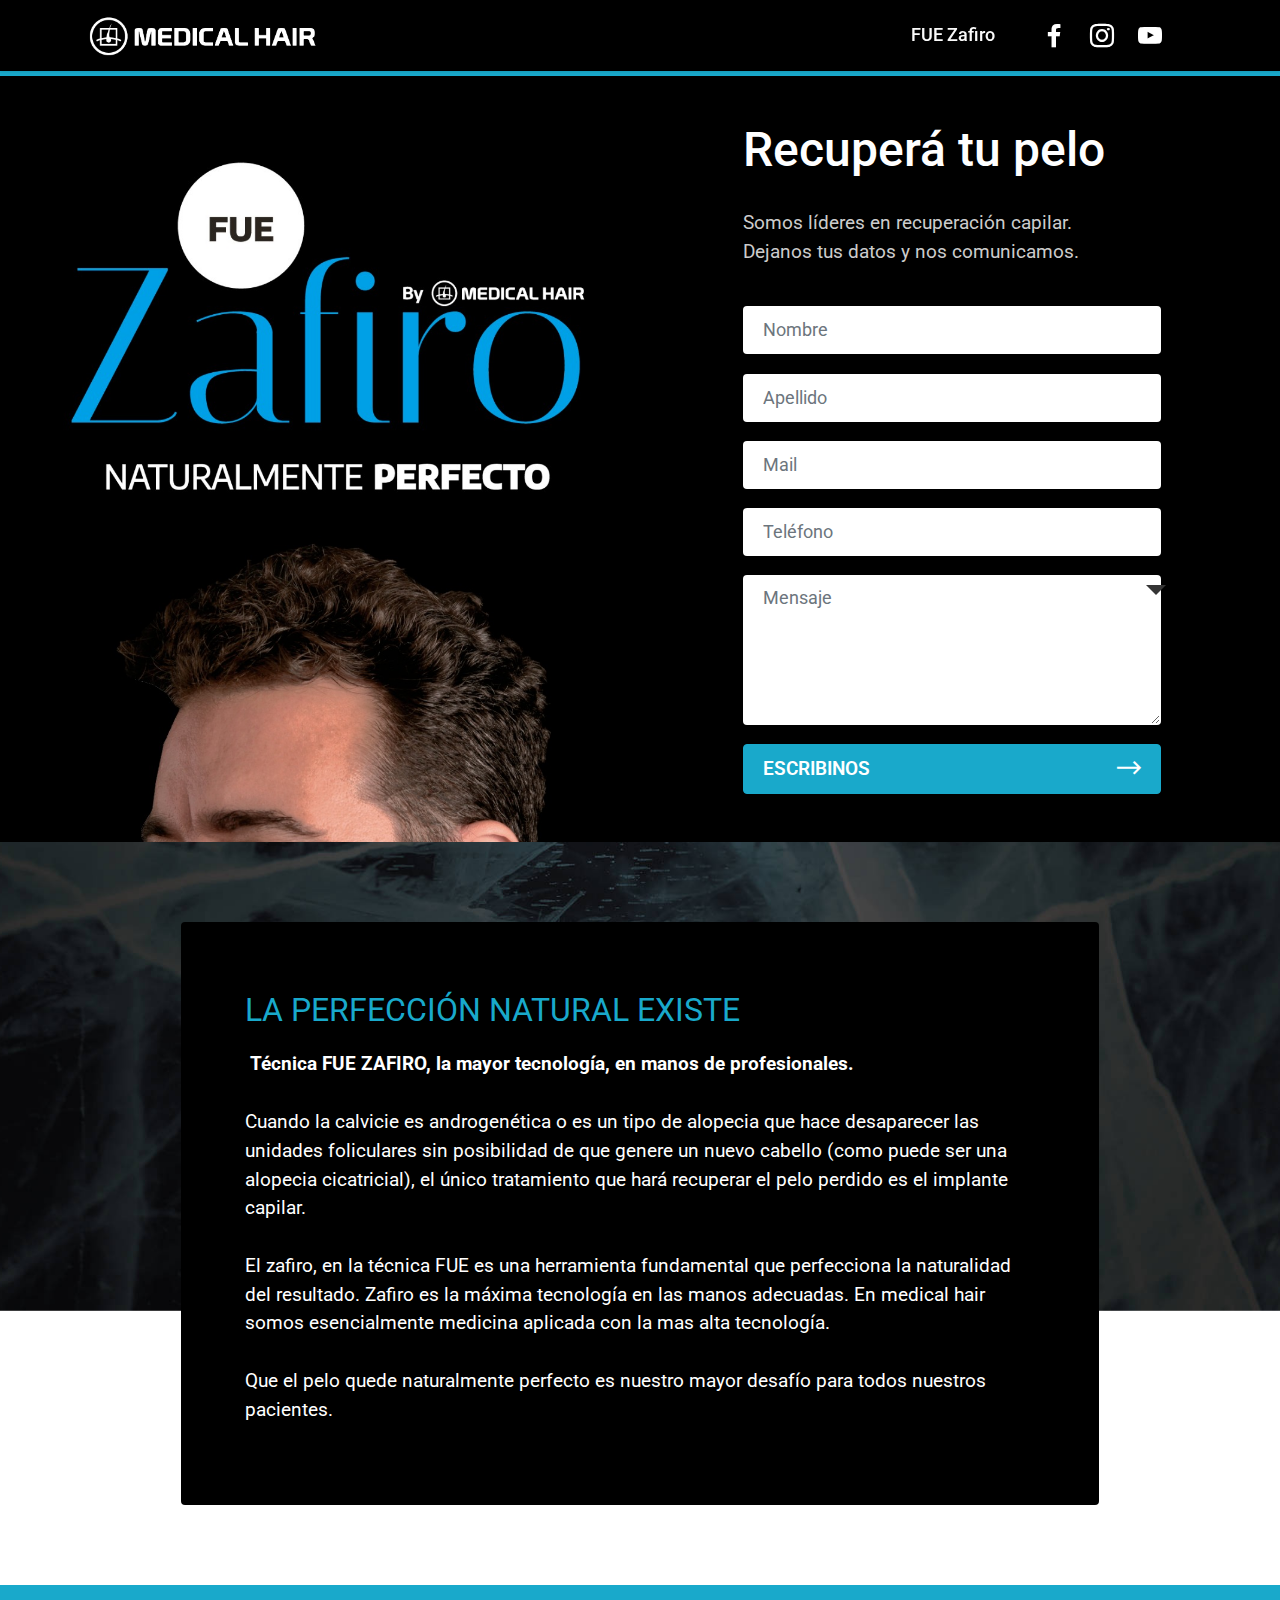
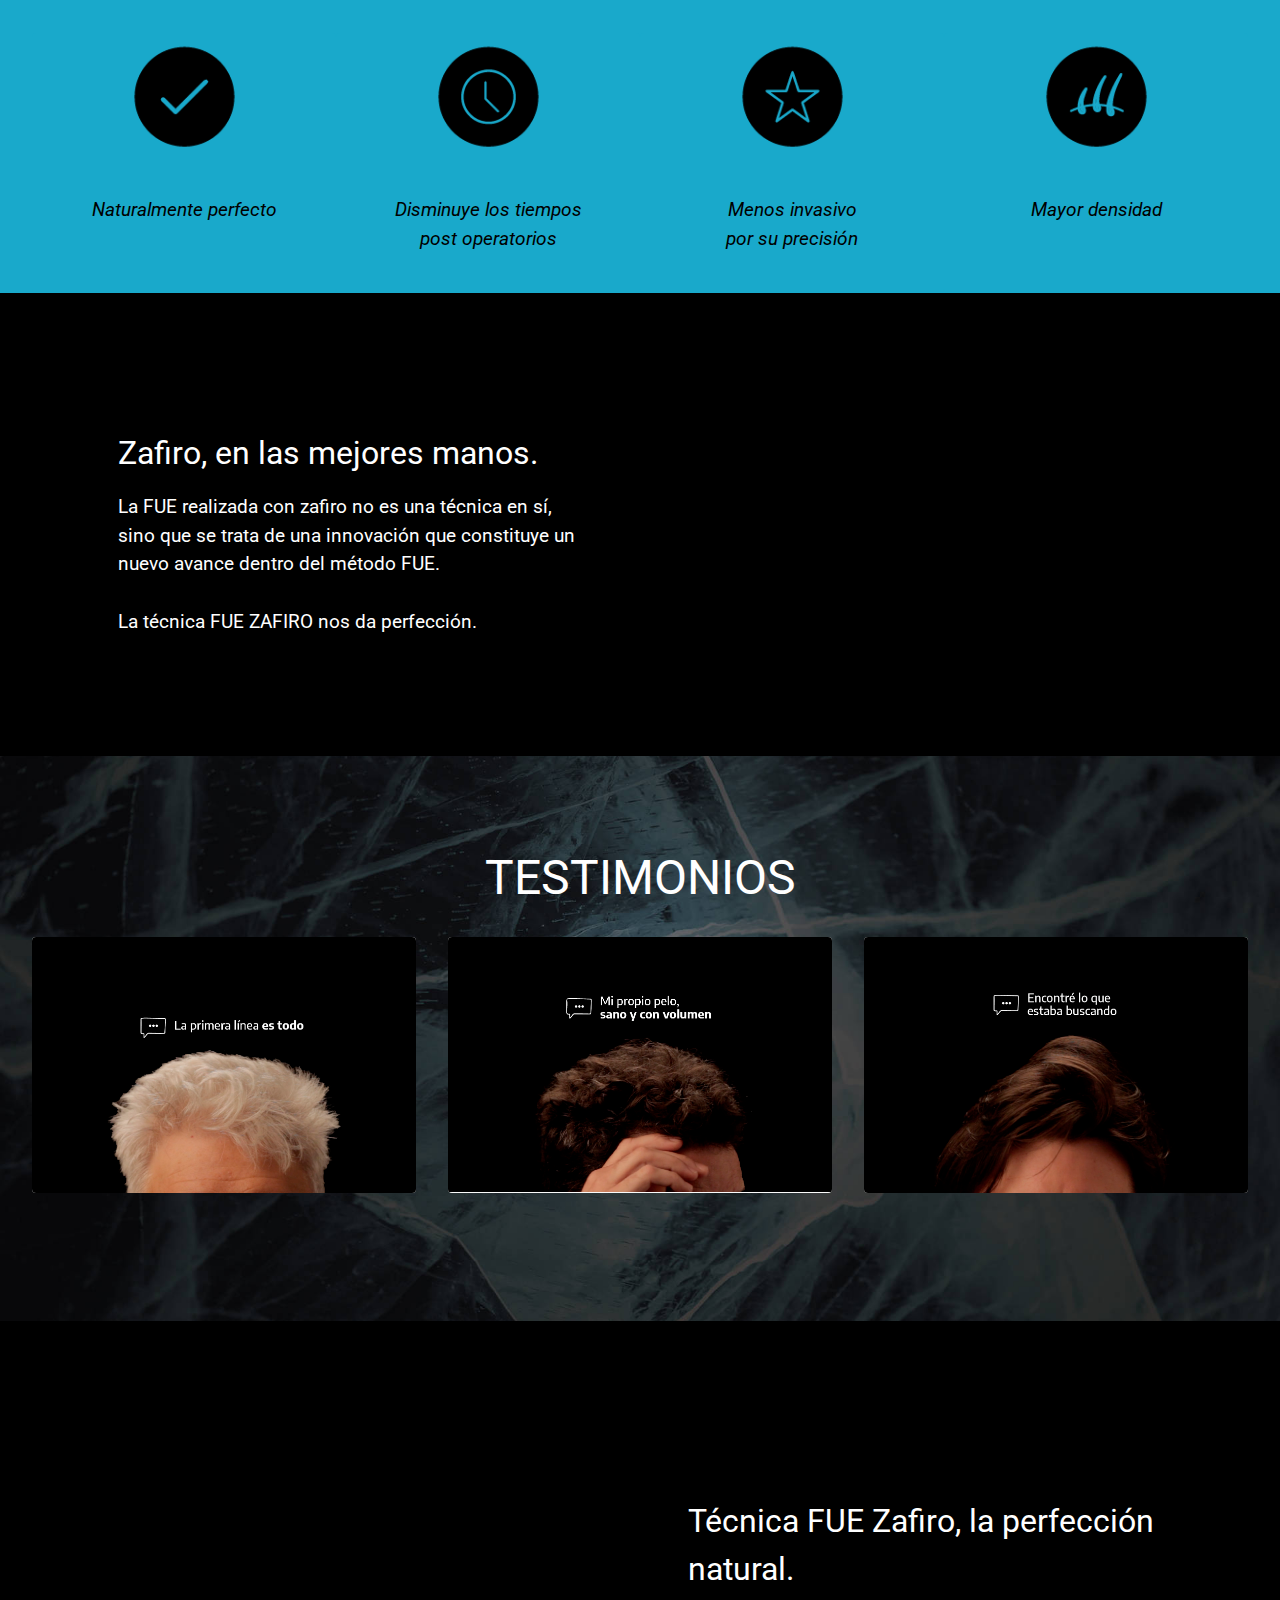
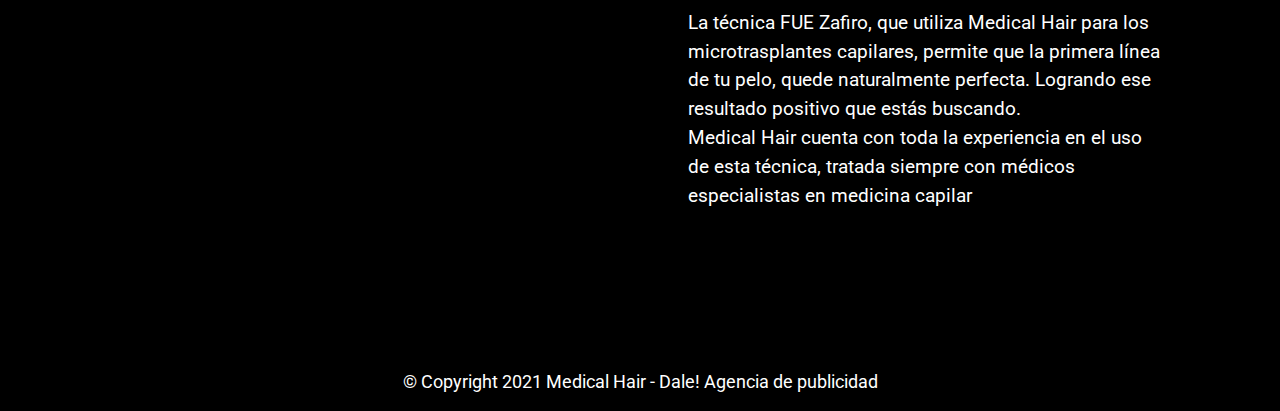
==== commit 50c29b01: "agregado saleforce" ====
--- a/index.html
+++ b/index.html
@@ -328,6 +328,9 @@
 						<input type=hidden id="00N0V0000098SiG" maxlength="255" name="00N0V0000098SiG" size="20" type="text" value="" /><br>
 						<input type=hidden id="country" maxlength="40" name="country" size="20" type="text" value="Argentina"/><br>
 
+                        <input type=hidden id="00Nd0000008EspC" name="00Nd0000008EspC" title="Tipo de Origen Web"  value="Landing Zafiro">
+                        <input type=hidden id="00Nd0000008Esp2" name="00Nd0000008Esp2" title="¿Cómo nos conoció?" value="Web">
+
 						<select style="visibility:hidden !important;" id="Campaign_ID" value="7018X000001lf9b" name="Campaign_ID">
 						<!-- <option style="visibility:hidden;" value="7018X000001lf9b">Zafiro 2022 Marzo</option> -->
 						<!-- <option style="visibility:hidden;" value="7018X000001lf9c">Zafiro 2022 Abril</option> -->
@@ -344,12 +347,13 @@
 						</select><br>
 
 
-
+                        <!--    
 						<select style="visibility:hidden;" id="00Nd0000008Esp2" name="00Nd0000008Esp2" value="Web" title="¿Cómo nos conoció?">
 						</select>
 
 						<select  style="visibility:hidden;" id="00Nd0000008EspC" name="00Nd0000008EspC" value="Landing Zafiro" title="Tipo de Origen">
 						</select>
+                        -->
 
 						<div class="g-recaptcha" data-sitekey="6LdsD9oUAAAAAAZPG8_B69rixLuYCPHbt5rtG6ff"></div><br>
                         <div class="col-lg-12 mbr-section-btn"><button type="submit" name="submit" class="btn btn-form btn-primary display-7"><span class="mobi-mbri mobi-mbri-right mbr-iconfont mbr-iconfont-btn"></span>ESCRIBINOS</button></div>
